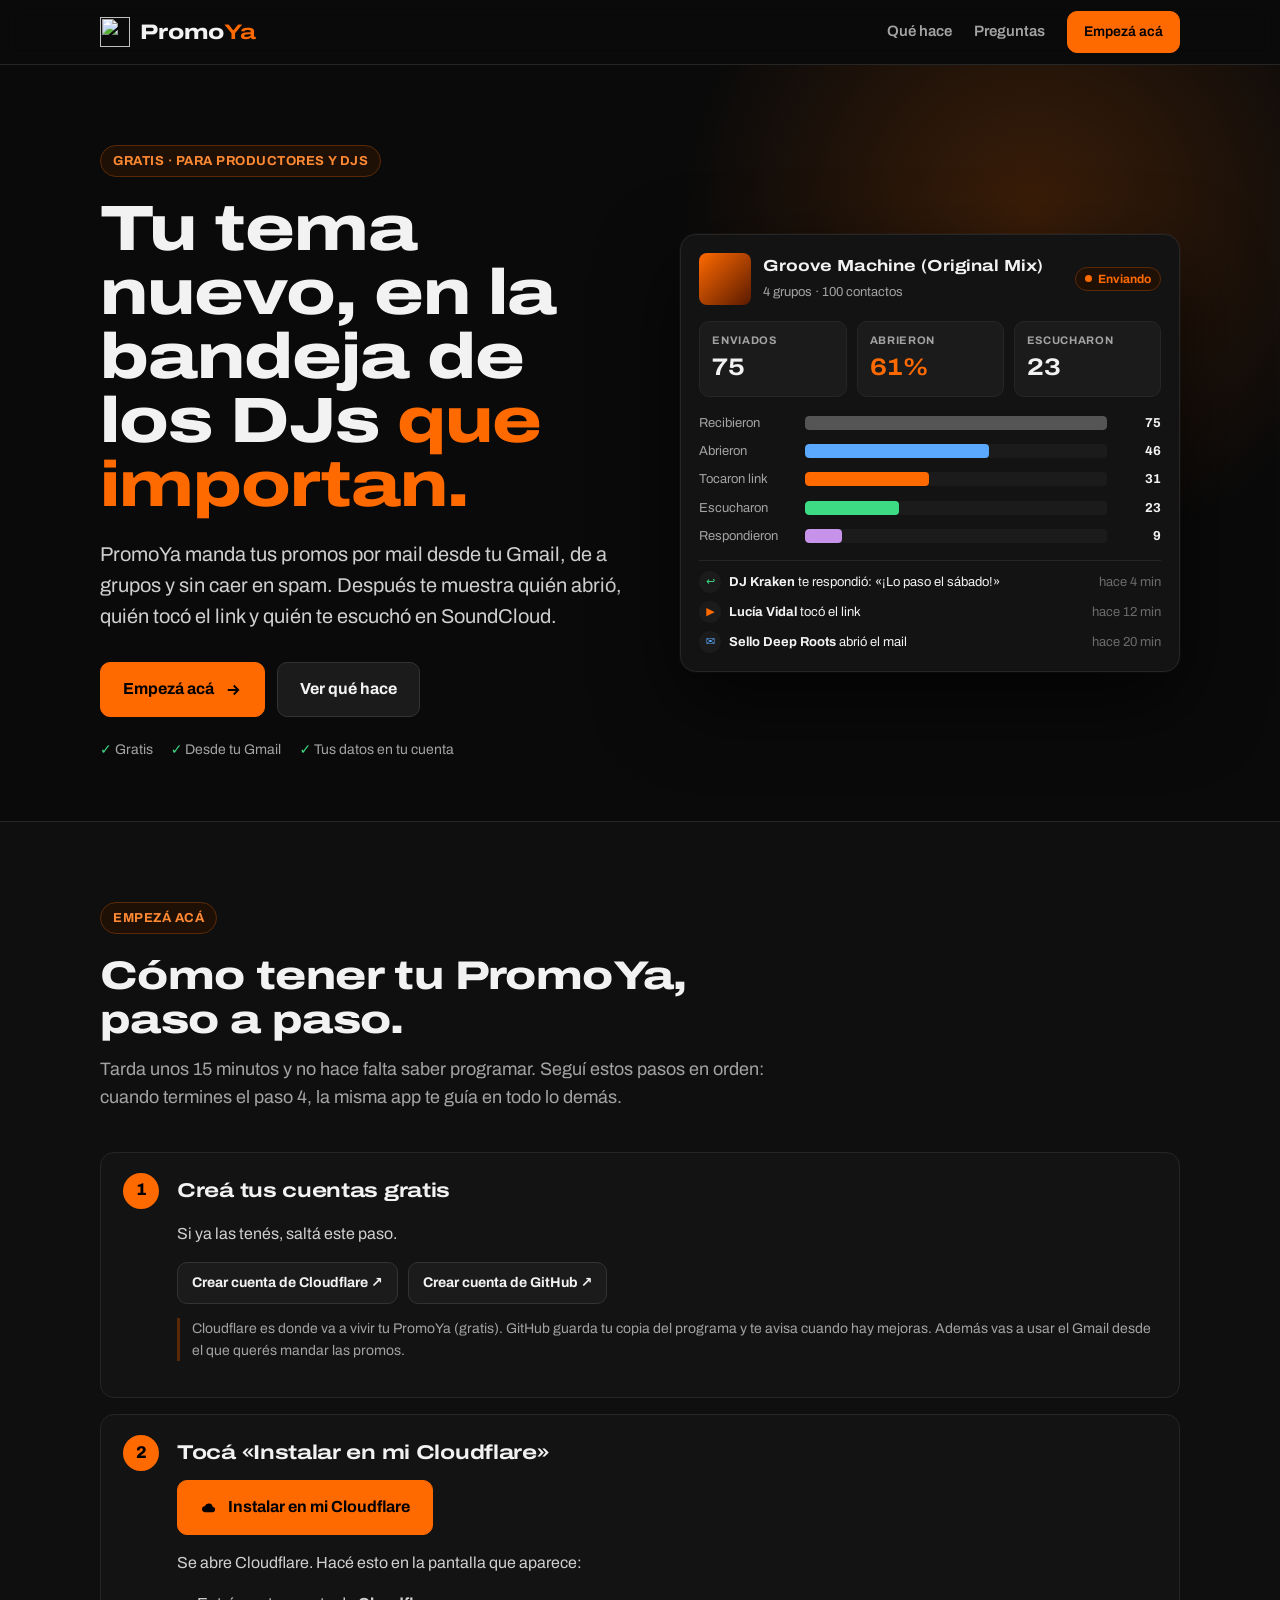
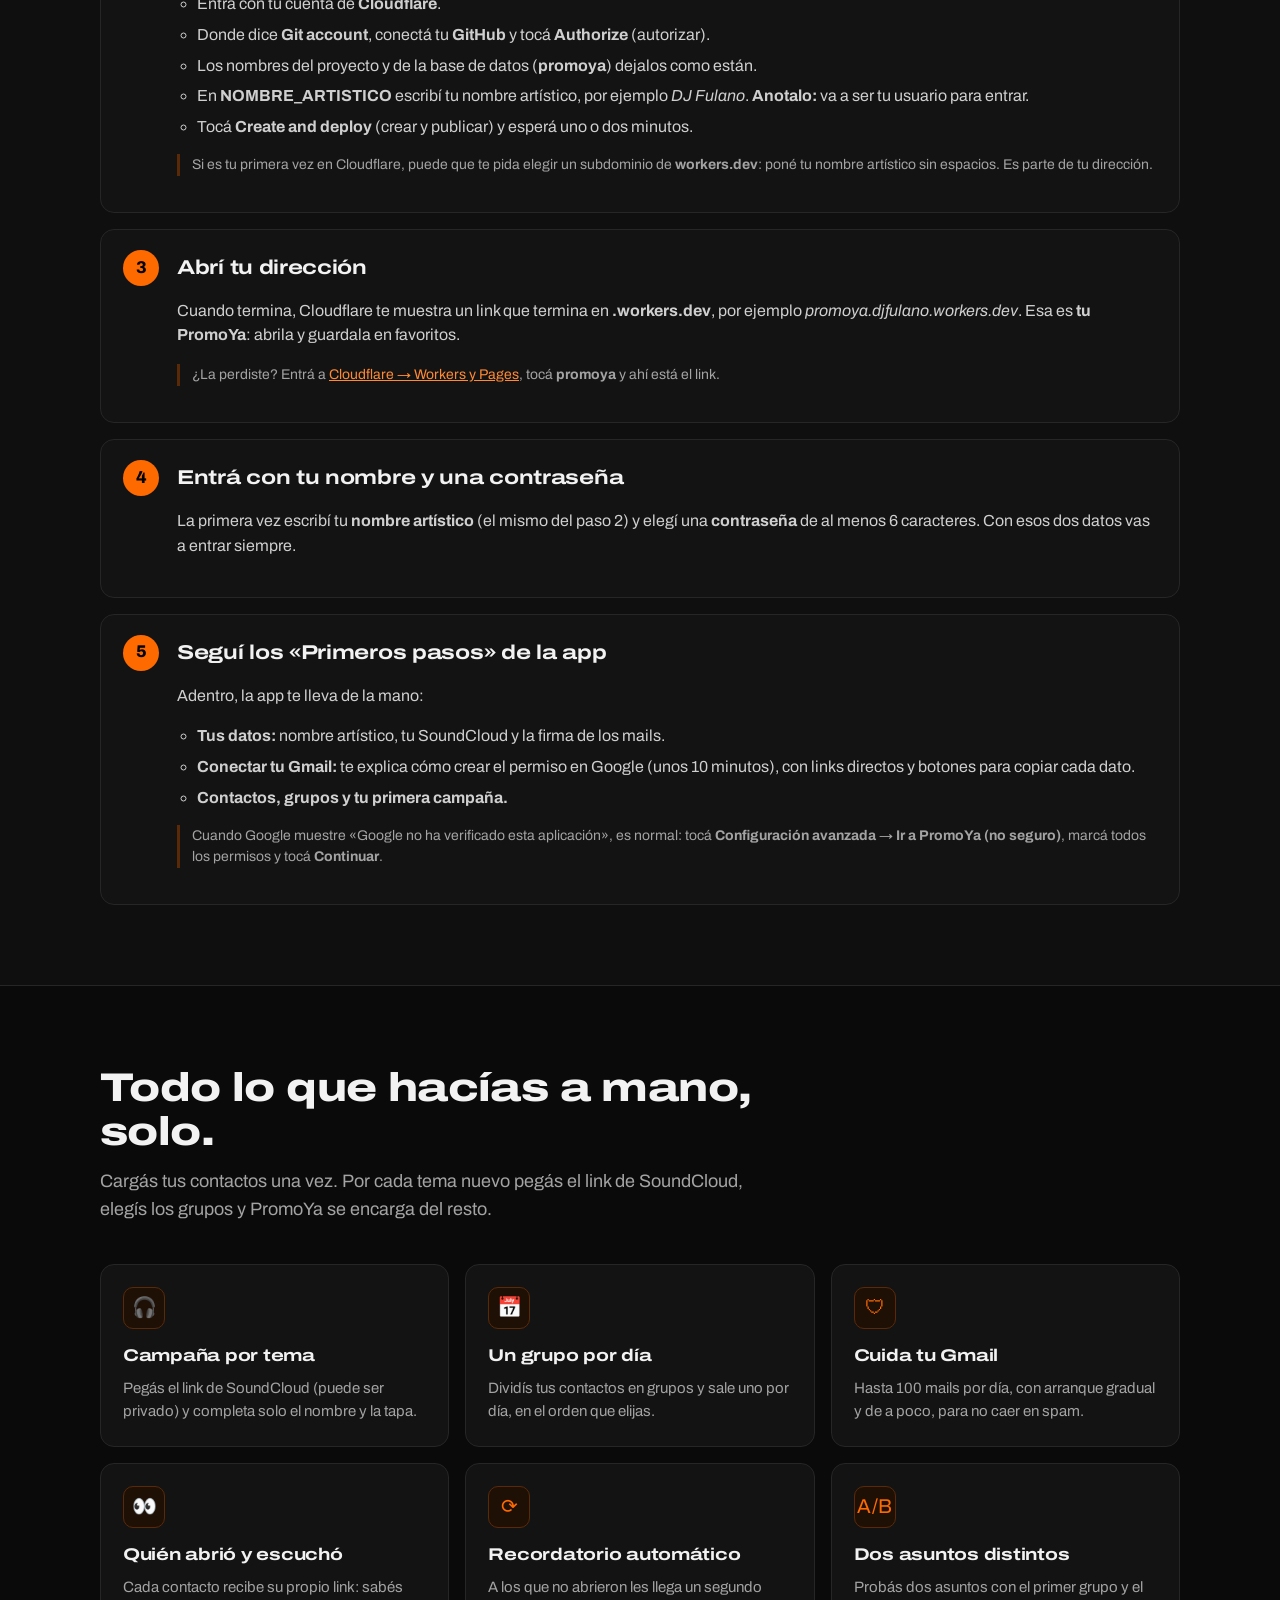
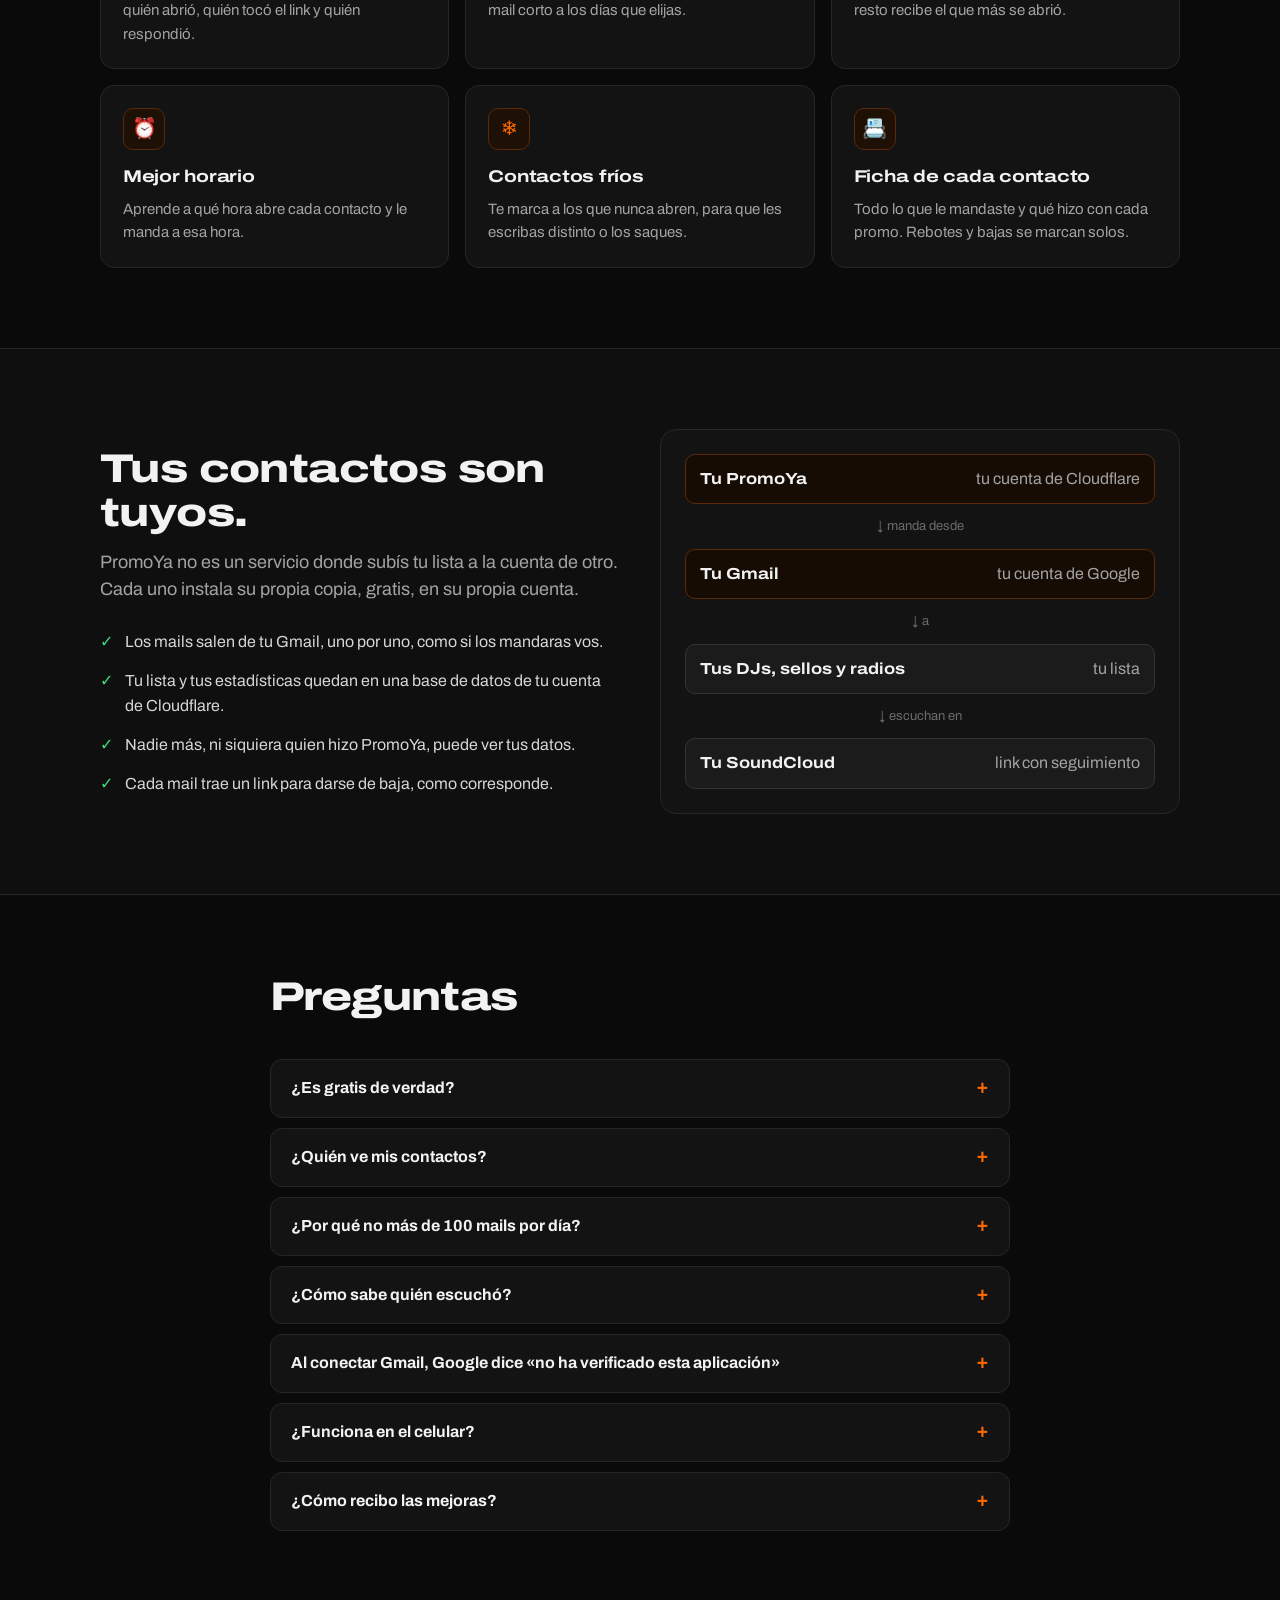
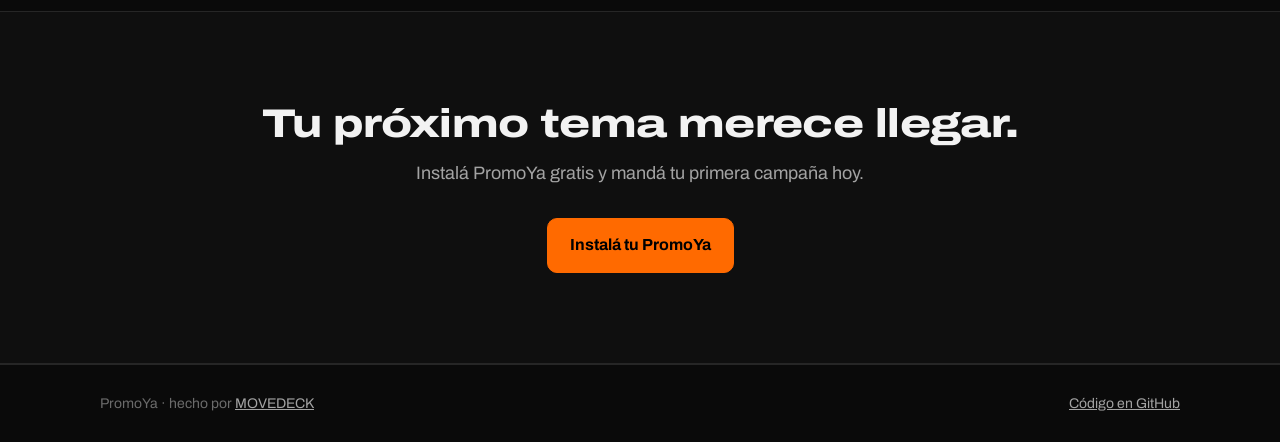
==== sitio/publico/index.html @ d35c3329 "PromoYa Promos por mail de tus temas a DJs, sellos y radios: campañas con link de SoundCloud desde t" ====
<!doctype html>
<html lang="es">
<head>
<meta charset="utf-8">
<meta name="viewport" content="width=device-width, initial-scale=1">
<title>PromoYa — promos por mail para tus temas</title>
<meta name="description" content="Mandá tus temas nuevos por mail a DJs, sellos y radios desde tu Gmail, de a grupos y sin caer en spam. Enterate quién abrió, quién escuchó y quién respondió. Gratis, y tus datos quedan en tu cuenta.">
<meta property="og:title" content="PromoYa — promos por mail para tus temas">
<meta property="og:description" content="Campañas de promo con tu link de SoundCloud, desde tu Gmail, con estadísticas de quién escuchó. Gratis.">
<meta property="og:url" content="https://promosya.pages.dev">
<meta property="og:type" content="website">
<meta name="twitter:card" content="summary">
<meta name="theme-color" content="#0a0a0a">
<link rel="icon" href="/icono.svg" type="image/svg+xml">
<link rel="preconnect" href="https://fonts.googleapis.com">
<link rel="stylesheet" href="https://fonts.googleapis.com/css2?family=Archivo:wdth,wght@100..125,400..800&display=swap">
<style>
:root{--fondo:#0a0a0a;--panel:#131313;--panel2:#1b1b1b;--borde:#262626;--texto:#f2f2f2;--suave:#a3a3a3;--tenue:#6b6b6b;--acento:#ff6a00;--acento2:#ff8a33;--ok:#3ddc84;--azul:#5aa9ff;color-scheme:dark}
*{box-sizing:border-box}
html{scroll-behavior:smooth}
body{margin:0;background:var(--fondo);color:var(--texto);font:16px/1.55 'Archivo',system-ui,sans-serif;-webkit-font-smoothing:antialiased}
a{color:inherit}
.ancho{max-width:1120px;margin:0 auto;padding:0 20px}
h1,h2,h3{font-variation-settings:'wdth' 125;letter-spacing:-.015em;margin:0}
h2{font-size:clamp(28px,4vw,40px);font-weight:800;line-height:1.1}
h3{font-size:17px;font-weight:700}
.sub{color:var(--suave)}
.btn{white-space:nowrap;display:inline-flex;align-items:center;gap:10px;padding:14px 22px;border-radius:10px;font-weight:700;text-decoration:none;border:1px solid #333;background:var(--panel2);transition:transform .15s,background .15s}
.btn:hover{transform:translateY(-1px);background:#232323}
.btn.primario{background:var(--acento);border-color:var(--acento);color:#000}
.btn.primario:hover{background:var(--acento2)}
.btn svg{width:18px;height:18px}

/* barra */
.barra{position:sticky;top:0;z-index:10;background:#0a0a0acc;backdrop-filter:blur(10px);border-bottom:1px solid var(--borde)}
.barra .ancho{display:flex;align-items:center;justify-content:space-between;height:64px;gap:12px}
.logo{display:flex;align-items:center;gap:10px;text-decoration:none;font-variation-settings:'wdth' 125;font-weight:800;font-size:21px}
.logo img{width:30px;height:30px}
.logo b{color:var(--acento)}
.barra nav{display:flex;gap:22px;align-items:center}
.barra nav a{text-decoration:none;color:var(--suave);font-weight:600;font-size:15px}
.barra nav a:hover{color:var(--texto)}
.barra .btn{padding:9px 16px;font-size:14px}

/* portada */
.portada{padding:80px 0 60px;position:relative;overflow:hidden}
.portada::before{content:"";position:absolute;inset:-200px -100px auto auto;width:700px;height:700px;background:radial-gradient(closest-side,#ff6a0033,transparent);pointer-events:none}
.portada .ancho{display:grid;grid-template-columns:1.05fr 1fr;gap:56px;align-items:center;position:relative}
.etiqueta{display:inline-block;padding:5px 12px;border-radius:99px;border:1px solid #5a2a08;background:#1f1006;color:var(--acento2);font-weight:700;font-size:13px;letter-spacing:.04em;margin-bottom:20px}
.portada h1{font-size:clamp(38px,6vw,64px);line-height:1;font-weight:800}
.portada h1 em{font-style:normal;color:var(--acento)}
.portada p.lead{font-size:clamp(17px,2vw,20px);color:#cfcfcf;margin:22px 0 30px;max-width:540px}
.acciones{display:flex;gap:12px;flex-wrap:wrap}
.chicos{display:flex;gap:18px;flex-wrap:wrap;margin-top:22px;color:var(--suave);font-size:14px}
.chicos span::before{content:"✓ ";color:var(--ok);font-weight:800}

/* maqueta del panel */
.maqueta{background:var(--panel);border:1px solid var(--borde);border-radius:16px;padding:18px;box-shadow:0 30px 80px #000a,0 0 0 1px #ffffff08}
.maqueta .cab{display:flex;align-items:center;gap:12px;margin-bottom:16px}
.maqueta .tapa{width:52px;height:52px;border-radius:8px;background:linear-gradient(135deg,#ff6a00,#5a1a00)}
.maqueta .cab b{display:block;font-variation-settings:'wdth' 120}
.chip{display:inline-flex;align-items:center;gap:6px;padding:2px 9px;border-radius:99px;font-size:12px;font-weight:700;color:var(--acento);background:#1f1006;border:1px solid #5a2a08}
.chip i{width:7px;height:7px;border-radius:50%;background:currentColor;animation:latido 1.4s infinite}
@keyframes latido{50%{opacity:.3}}
.kpis{display:grid;grid-template-columns:repeat(3,1fr);gap:10px;margin-bottom:16px}
.kpi{background:var(--panel2);border:1px solid var(--borde);border-radius:10px;padding:10px 12px}
.kpi small{display:block;color:var(--suave);font-size:11px;font-weight:700;text-transform:uppercase;letter-spacing:.06em}
.kpi b{font-size:24px;font-variation-settings:'wdth' 115}
.kpi.a b{color:var(--acento)}
.embudo{display:grid;gap:8px}
.paso{display:grid;grid-template-columns:96px 1fr 44px;gap:10px;align-items:center;font-size:13px}
.paso span{color:var(--suave)}
.pista{height:14px;background:var(--panel2);border-radius:4px;overflow:hidden}
.pista i{display:block;height:100%;border-radius:4px;transform-origin:left;animation:crece 1.2s cubic-bezier(.2,.8,.2,1) both}
@keyframes crece{from{transform:scaleX(0)}}
.paso b{text-align:right;font-variant-numeric:tabular-nums}
.feed{margin-top:14px;border-top:1px solid var(--borde);padding-top:10px;display:grid;gap:8px;font-size:13px}
.feed div{display:flex;gap:8px;align-items:center}
.feed .ico{width:22px;height:22px;border-radius:50%;display:grid;place-items:center;font-size:11px;background:var(--panel2);flex:none}
.feed .t{color:var(--tenue);margin-left:auto;white-space:nowrap}

/* secciones */
section{padding:80px 0}
.titulo{max-width:680px;margin-bottom:40px}
.titulo p{color:var(--suave);font-size:18px;margin:14px 0 0}
.grilla{display:grid;grid-template-columns:repeat(3,1fr);gap:16px}
.tarjeta{background:var(--panel);border:1px solid var(--borde);border-radius:14px;padding:22px}
.tarjeta .ic{width:42px;height:42px;border-radius:10px;display:grid;place-items:center;background:#1f1006;border:1px solid #5a2a08;color:var(--acento);font-size:20px;margin-bottom:14px}
.tarjeta p{color:var(--suave);margin:8px 0 0;font-size:15px}
.guia{list-style:none;counter-reset:g;margin:0;padding:0;display:grid;gap:16px}
.guia>li{counter-increment:g;position:relative;background:var(--panel);border:1px solid var(--borde);border-radius:14px;padding:22px 22px 22px 76px}
.guia>li::before{content:counter(g);position:absolute;left:22px;top:20px;width:36px;height:36px;border-radius:50%;background:var(--acento);color:#000;display:grid;place-items:center;font-weight:800;font-size:17px}
.guia h3{font-size:20px;margin-bottom:6px}
.guia p,.guia li li{color:#cfcfcf}
.guia ul{margin:8px 0;padding-left:20px;display:grid;gap:6px}
.guia .nota{color:var(--suave);font-size:14px;border-left:3px solid #5a2a08;padding-left:12px}
.guia a:not(.btn){color:var(--acento2)}
.enlaces{display:flex;gap:10px;flex-wrap:wrap;margin:12px 0}
.btn.chico{padding:9px 14px;font-size:14px}
.oscuro{background:#0f0f0f;border-top:1px solid var(--borde);border-bottom:1px solid var(--borde)}

/* pasos */
.pasos{display:grid;grid-template-columns:repeat(4,1fr);gap:16px;counter-reset:p}
.pasos .tarjeta{position:relative;padding-top:56px}
.pasos .tarjeta::before{counter-increment:p;content:counter(p);position:absolute;top:18px;left:22px;width:28px;height:28px;border-radius:50%;background:var(--acento);color:#000;display:grid;place-items:center;font-weight:800;font-size:14px}
.necesitas{display:flex;gap:12px;flex-wrap:wrap;margin-top:28px;align-items:center}
.necesitas .chipg{padding:8px 14px;border-radius:99px;border:1px solid #333;background:var(--panel);font-weight:600;font-size:14px}

/* datos */
.datos{display:grid;grid-template-columns:1fr 1fr;gap:40px;align-items:center}
.lista{display:grid;gap:14px;margin:0;padding:0;list-style:none}
.lista li{display:flex;gap:12px;color:#d6d6d6}
.lista li::before{content:"✓";color:var(--ok);font-weight:800}
.diagrama{background:var(--panel);border:1px solid var(--borde);border-radius:16px;padding:24px;display:grid;gap:12px}
.caja{border:1px solid #333;border-radius:10px;padding:12px 14px;background:var(--panel2);display:flex;justify-content:space-between;gap:10px}
.caja b{font-variation-settings:'wdth' 115}
.caja.tuya{border-color:#5a2a08;background:#170c04}
.flecha{text-align:center;color:var(--tenue);font-size:13px}

/* preguntas */
details{background:var(--panel);border:1px solid var(--borde);border-radius:12px;padding:16px 20px}
details+details{margin-top:10px}
summary{cursor:pointer;font-weight:700;list-style:none;display:flex;justify-content:space-between;gap:12px}
summary::after{content:"+";color:var(--acento);font-size:20px;line-height:1}
details[open] summary::after{content:"–"}
details p,details ol{color:var(--suave);margin:12px 0 0}
details li{margin:4px 0}

.final{text-align:center;padding:90px 0}
.final p{color:var(--suave);font-size:18px;max-width:560px;margin:14px auto 30px}
footer{border-top:1px solid var(--borde);padding:28px 0;color:var(--tenue);font-size:14px}
footer .ancho{display:flex;justify-content:space-between;gap:12px;flex-wrap:wrap}
footer a{color:var(--suave)}

@media (max-width:900px){
  .portada{padding:48px 0 40px}
  .portada .ancho,.datos{grid-template-columns:minmax(0,1fr);gap:36px}
  .grilla{grid-template-columns:minmax(0,1fr)}
  .pasos{grid-template-columns:minmax(0,1fr) minmax(0,1fr)}
  .barra nav a.ocultable{display:none}
  section{padding:60px 0}
}
@media (max-width:560px){
  .maqueta{display:none}
  .guia>li{padding:64px 18px 20px}
  .guia>li::before{top:18px;left:18px}
  .ancho{padding:0 16px}
  .pasos{grid-template-columns:minmax(0,1fr)}
  .kpis{grid-template-columns:repeat(3,minmax(0,1fr))}
  .kpi b{font-size:19px}
  .paso{grid-template-columns:80px 1fr 38px}
  .acciones .btn{flex:1;justify-content:center}
}
@media (prefers-reduced-motion:reduce){*{animation:none!important;transition:none!important}}
</style>
</head>
<body>

<header class="barra">
  <div class="ancho">
    <a class="logo" href="#"><img src="/icono.svg" alt=""><span>Promo<b>Ya</b></span></a>
    <nav>
      <a class="ocultable" href="#que-hace">Qué hace</a>
            <a class="ocultable" href="#preguntas">Preguntas</a>
      <a class="btn primario" href="#empezar">Empezá acá</a>
    </nav>
  </div>
</header>

<main>
<div class="portada">
  <div class="ancho">
    <div>
      <span class="etiqueta">GRATIS · PARA PRODUCTORES Y DJS</span>
      <h1>Tu tema nuevo, en la bandeja de los DJs <em>que importan.</em></h1>
      <p class="lead">PromoYa manda tus promos por mail desde tu Gmail, de a grupos y sin caer en spam. Después te muestra quién abrió, quién tocó el link y quién te escuchó en SoundCloud.</p>
      <div class="acciones">
        <a class="btn primario" href="#empezar">Empezá acá
          <svg viewBox="0 0 24 24" fill="none" stroke="currentColor" stroke-width="2.4"><path d="M5 12h14M13 6l6 6-6 6"/></svg></a>
        <a class="btn" href="#que-hace">Ver qué hace</a>
      </div>
      <div class="chicos"><span>Gratis</span><span>Desde tu Gmail</span><span>Tus datos en tu cuenta</span></div>
    </div>

    <div class="maqueta" aria-label="Ejemplo de una campaña en PromoYa">
      <div class="cab">
        <span class="tapa"></span>
        <div style="flex:1;min-width:0"><b>Groove Machine (Original Mix)</b><span class="sub" style="font-size:13px">4 grupos · 100 contactos</span></div>
        <span class="chip"><i></i>Enviando</span>
      </div>
      <div class="kpis">
        <div class="kpi"><small>Enviados</small><b>75</b></div>
        <div class="kpi a"><small>Abrieron</small><b>61%</b></div>
        <div class="kpi"><small>Escucharon</small><b>23</b></div>
      </div>
      <div class="embudo">
        <div class="paso"><span>Recibieron</span><div class="pista"><i style="width:100%;background:#555"></i></div><b>75</b></div>
        <div class="paso"><span>Abrieron</span><div class="pista"><i style="width:61%;background:var(--azul);animation-delay:.15s"></i></div><b>46</b></div>
        <div class="paso"><span>Tocaron link</span><div class="pista"><i style="width:41%;background:var(--acento);animation-delay:.3s"></i></div><b>31</b></div>
        <div class="paso"><span>Escucharon</span><div class="pista"><i style="width:31%;background:var(--ok);animation-delay:.45s"></i></div><b>23</b></div>
        <div class="paso"><span>Respondieron</span><div class="pista"><i style="width:12%;background:#c792ea;animation-delay:.6s"></i></div><b>9</b></div>
      </div>
      <div class="feed">
        <div><span class="ico" style="color:var(--ok)">↩</span><span><b>DJ Kraken</b> te respondió: «¡Lo paso el sábado!»</span><span class="t">hace 4 min</span></div>
        <div><span class="ico" style="color:var(--acento)">▶</span><span><b>Lucía Vidal</b> tocó el link</span><span class="t">hace 12 min</span></div>
        <div><span class="ico" style="color:var(--azul)">✉</span><span><b>Sello Deep Roots</b> abrió el mail</span><span class="t">hace 20 min</span></div>
      </div>
    </div>
  </div>
</div>

<section id="empezar" class="oscuro">
  <div class="ancho">
    <div class="titulo">
      <span class="etiqueta">EMPEZÁ ACÁ</span>
      <h2>Cómo tener tu PromoYa, paso a paso.</h2>
      <p>Tarda unos 15 minutos y no hace falta saber programar. Seguí estos pasos en orden: cuando termines el paso 4, la misma app te guía en todo lo demás.</p>
    </div>

    <ol class="guia">
      <li>
        <h3>Creá tus cuentas gratis</h3>
        <p>Si ya las tenés, saltá este paso.</p>
        <div class="enlaces">
          <a class="btn chico" href="https://dash.cloudflare.com/sign-up" target="_blank" rel="noopener">Crear cuenta de Cloudflare ↗</a>
          <a class="btn chico" href="https://github.com/signup" target="_blank" rel="noopener">Crear cuenta de GitHub ↗</a>
        </div>
        <p class="nota">Cloudflare es donde va a vivir tu PromoYa (gratis). GitHub guarda tu copia del programa y te avisa cuando hay mejoras. Además vas a usar el Gmail desde el que querés mandar las promos.</p>
      </li>
      <li>
        <h3>Tocá «Instalar en mi Cloudflare»</h3>
        <div class="enlaces"><a class="btn primario" href="https://deploy.workers.cloudflare.com/?url=https://github.com/promosya/promoya" target="_blank" rel="noopener">
          <svg viewBox="0 0 24 24" fill="currentColor"><path d="M16.5 17.5H7a4 4 0 01-.6-8 5.5 5.5 0 0110.6 1.2A3.4 3.4 0 0116.5 17.5z"/></svg>
          Instalar en mi Cloudflare</a></div>
        <p>Se abre Cloudflare. Hacé esto en la pantalla que aparece:</p>
        <ul>
          <li>Entrá con tu cuenta de <b>Cloudflare</b>.</li>
          <li>Donde dice <b>Git account</b>, conectá tu <b>GitHub</b> y tocá <b>Authorize</b> (autorizar).</li>
          <li>Los nombres del proyecto y de la base de datos (<b>promoya</b>) dejalos como están.</li>
          <li>En <b>NOMBRE_ARTISTICO</b> escribí tu nombre artístico, por ejemplo <i>DJ Fulano</i>. <b>Anotalo:</b> va a ser tu usuario para entrar.</li>
          <li>Tocá <b>Create and deploy</b> (crear y publicar) y esperá uno o dos minutos.</li>
        </ul>
        <p class="nota">Si es tu primera vez en Cloudflare, puede que te pida elegir un subdominio de <b>workers.dev</b>: poné tu nombre artístico sin espacios. Es parte de tu dirección.</p>
      </li>
      <li>
        <h3>Abrí tu dirección</h3>
        <p>Cuando termina, Cloudflare te muestra un link que termina en <b>.workers.dev</b>, por ejemplo <i>promoya.djfulano.workers.dev</i>. Esa es <b>tu PromoYa</b>: abrila y guardala en favoritos.</p>
        <p class="nota">¿La perdiste? Entrá a <a href="https://dash.cloudflare.com/?to=/:account/workers-and-pages" target="_blank" rel="noopener">Cloudflare → Workers y Pages</a>, tocá <b>promoya</b> y ahí está el link.</p>
      </li>
      <li>
        <h3>Entrá con tu nombre y una contraseña</h3>
        <p>La primera vez escribí tu <b>nombre artístico</b> (el mismo del paso 2) y elegí una <b>contraseña</b> de al menos 6 caracteres. Con esos dos datos vas a entrar siempre.</p>
      </li>
      <li>
        <h3>Seguí los «Primeros pasos» de la app</h3>
        <p>Adentro, la app te lleva de la mano:</p>
        <ul>
          <li><b>Tus datos:</b> nombre artístico, tu SoundCloud y la firma de los mails.</li>
          <li><b>Conectar tu Gmail:</b> te explica cómo crear el permiso en Google (unos 10 minutos), con links directos y botones para copiar cada dato.</li>
          <li><b>Contactos, grupos y tu primera campaña.</b></li>
        </ul>
        <p class="nota">Cuando Google muestre «Google no ha verificado esta aplicación», es normal: tocá <b>Configuración avanzada</b> → <b>Ir a PromoYa (no seguro)</b>, marcá todos los permisos y tocá <b>Continuar</b>.</p>
      </li>
    </ol>
  </div>
</section>

<section id="que-hace">
  <div class="ancho">
    <div class="titulo">
      <h2>Todo lo que hacías a mano, solo.</h2>
      <p>Cargás tus contactos una vez. Por cada tema nuevo pegás el link de SoundCloud, elegís los grupos y PromoYa se encarga del resto.</p>
    </div>
    <div class="grilla">
      <div class="tarjeta"><div class="ic">🎧</div><h3>Campaña por tema</h3><p>Pegás el link de SoundCloud (puede ser privado) y completa solo el nombre y la tapa.</p></div>
      <div class="tarjeta"><div class="ic">📅</div><h3>Un grupo por día</h3><p>Dividís tus contactos en grupos y sale uno por día, en el orden que elijas.</p></div>
      <div class="tarjeta"><div class="ic">🛡</div><h3>Cuida tu Gmail</h3><p>Hasta 100 mails por día, con arranque gradual y de a poco, para no caer en spam.</p></div>
      <div class="tarjeta"><div class="ic">👀</div><h3>Quién abrió y escuchó</h3><p>Cada contacto recibe su propio link: sabés quién abrió, quién tocó el link y quién respondió.</p></div>
      <div class="tarjeta"><div class="ic">⟳</div><h3>Recordatorio automático</h3><p>A los que no abrieron les llega un segundo mail corto a los días que elijas.</p></div>
      <div class="tarjeta"><div class="ic">A/B</div><h3>Dos asuntos distintos</h3><p>Probás dos asuntos con el primer grupo y el resto recibe el que más se abrió.</p></div>
      <div class="tarjeta"><div class="ic">⏰</div><h3>Mejor horario</h3><p>Aprende a qué hora abre cada contacto y le manda a esa hora.</p></div>
      <div class="tarjeta"><div class="ic">❄</div><h3>Contactos fríos</h3><p>Te marca a los que nunca abren, para que les escribas distinto o los saques.</p></div>
      <div class="tarjeta"><div class="ic">📇</div><h3>Ficha de cada contacto</h3><p>Todo lo que le mandaste y qué hizo con cada promo. Rebotes y bajas se marcan solos.</p></div>
    </div>
  </div>
</section>

<section class="oscuro">
  <div class="ancho datos">
    <div>
      <h2>Tus contactos son tuyos.</h2>
      <p class="sub" style="font-size:18px;margin:14px 0 26px">PromoYa no es un servicio donde subís tu lista a la cuenta de otro. Cada uno instala su propia copia, gratis, en su propia cuenta.</p>
      <ul class="lista">
        <li>Los mails salen de tu Gmail, uno por uno, como si los mandaras vos.</li>
        <li>Tu lista y tus estadísticas quedan en una base de datos de tu cuenta de Cloudflare.</li>
        <li>Nadie más, ni siquiera quien hizo PromoYa, puede ver tus datos.</li>
        <li>Cada mail trae un link para darse de baja, como corresponde.</li>
      </ul>
    </div>
    <div class="diagrama" aria-label="Cómo se conectan las partes">
      <div class="caja tuya"><b>Tu PromoYa</b><span class="sub">tu cuenta de Cloudflare</span></div>
      <div class="flecha">↓ manda desde</div>
      <div class="caja tuya"><b>Tu Gmail</b><span class="sub">tu cuenta de Google</span></div>
      <div class="flecha">↓ a</div>
      <div class="caja"><b>Tus DJs, sellos y radios</b><span class="sub">tu lista</span></div>
      <div class="flecha">↓ escuchan en</div>
      <div class="caja"><b>Tu SoundCloud</b><span class="sub">link con seguimiento</span></div>
    </div>
  </div>
</section>



<section id="preguntas">
  <div class="ancho" style="max-width:780px">
    <div class="titulo"><h2>Preguntas</h2></div>
    <details><summary>¿Es gratis de verdad?</summary><p>Sí. PromoYa es gratis y se instala en el plan gratis de Cloudflare, que alcanza de sobra para mandar 100 mails por día. Google y GitHub también son gratis.</p></details>
    <details><summary>¿Quién ve mis contactos?</summary><p>Solo vos. Tu copia de PromoYa y tu base de datos viven en tu cuenta de Cloudflare. No se comparten con nadie.</p></details>
    <details><summary>¿Por qué no más de 100 mails por día?</summary><p>Gmail deja mandar unos 500 por día, pero si mandás muchos de golpe tus mails terminan en spam. PromoYa arranca con 30 por día y sube de a poco hasta 100. El tope se puede cambiar.</p></details>
    <details><summary>¿Cómo sabe quién escuchó?</summary><p>Cada contacto recibe un link propio que pasa por tu PromoYa y lo lleva a SoundCloud: así sabés quién lo tocó. Además, si cargás el usuario de SoundCloud de cada contacto, podés cruzarlo con lo que ves en tus estadísticas y marcarlo como escuchado.</p></details>
    <details><summary>Al conectar Gmail, Google dice «no ha verificado esta aplicación»</summary><p>Es normal: la app es tuya y no pasó por la revisión de Google. Hacé esto:</p><ol><li>Tocá <b>Configuración avanzada</b> (abajo a la izquierda).</li><li>Tocá <b>Ir a PromoYa (no seguro)</b>.</li><li>Marcá todos los permisos y tocá <b>Continuar</b>.</li></ol></details>
    <details><summary>¿Funciona en el celular?</summary><p>Sí. Abrí tu PromoYa en el celular y elegí «Agregar a la pantalla de inicio» para tenerla como una app.</p></details>
    <details><summary>¿Cómo recibo las mejoras?</summary><p>Cuando haya una versión nueva, entrá a tu copia en GitHub y tocá <b>Sync fork</b>. Cloudflare la publica sola y tus datos no se tocan.</p></details>
  </div>
</section>

<div class="final oscuro">
  <div class="ancho">
    <h2>Tu próximo tema merece llegar.</h2>
    <p>Instalá PromoYa gratis y mandá tu primera campaña hoy.</p>
    <a class="btn primario" href="#empezar">Instalá tu PromoYa</a>
  </div>
</div>
</main>

<footer>
  <div class="ancho">
    <span>PromoYa · hecho por <a href="https://movedeck-web.web.app" target="_blank" rel="noopener">MOVEDECK</a></span>
    <a href="https://github.com/promosya/promoya" target="_blank" rel="noopener">Código en GitHub</a>
  </div>
</footer>
</body>
</html>
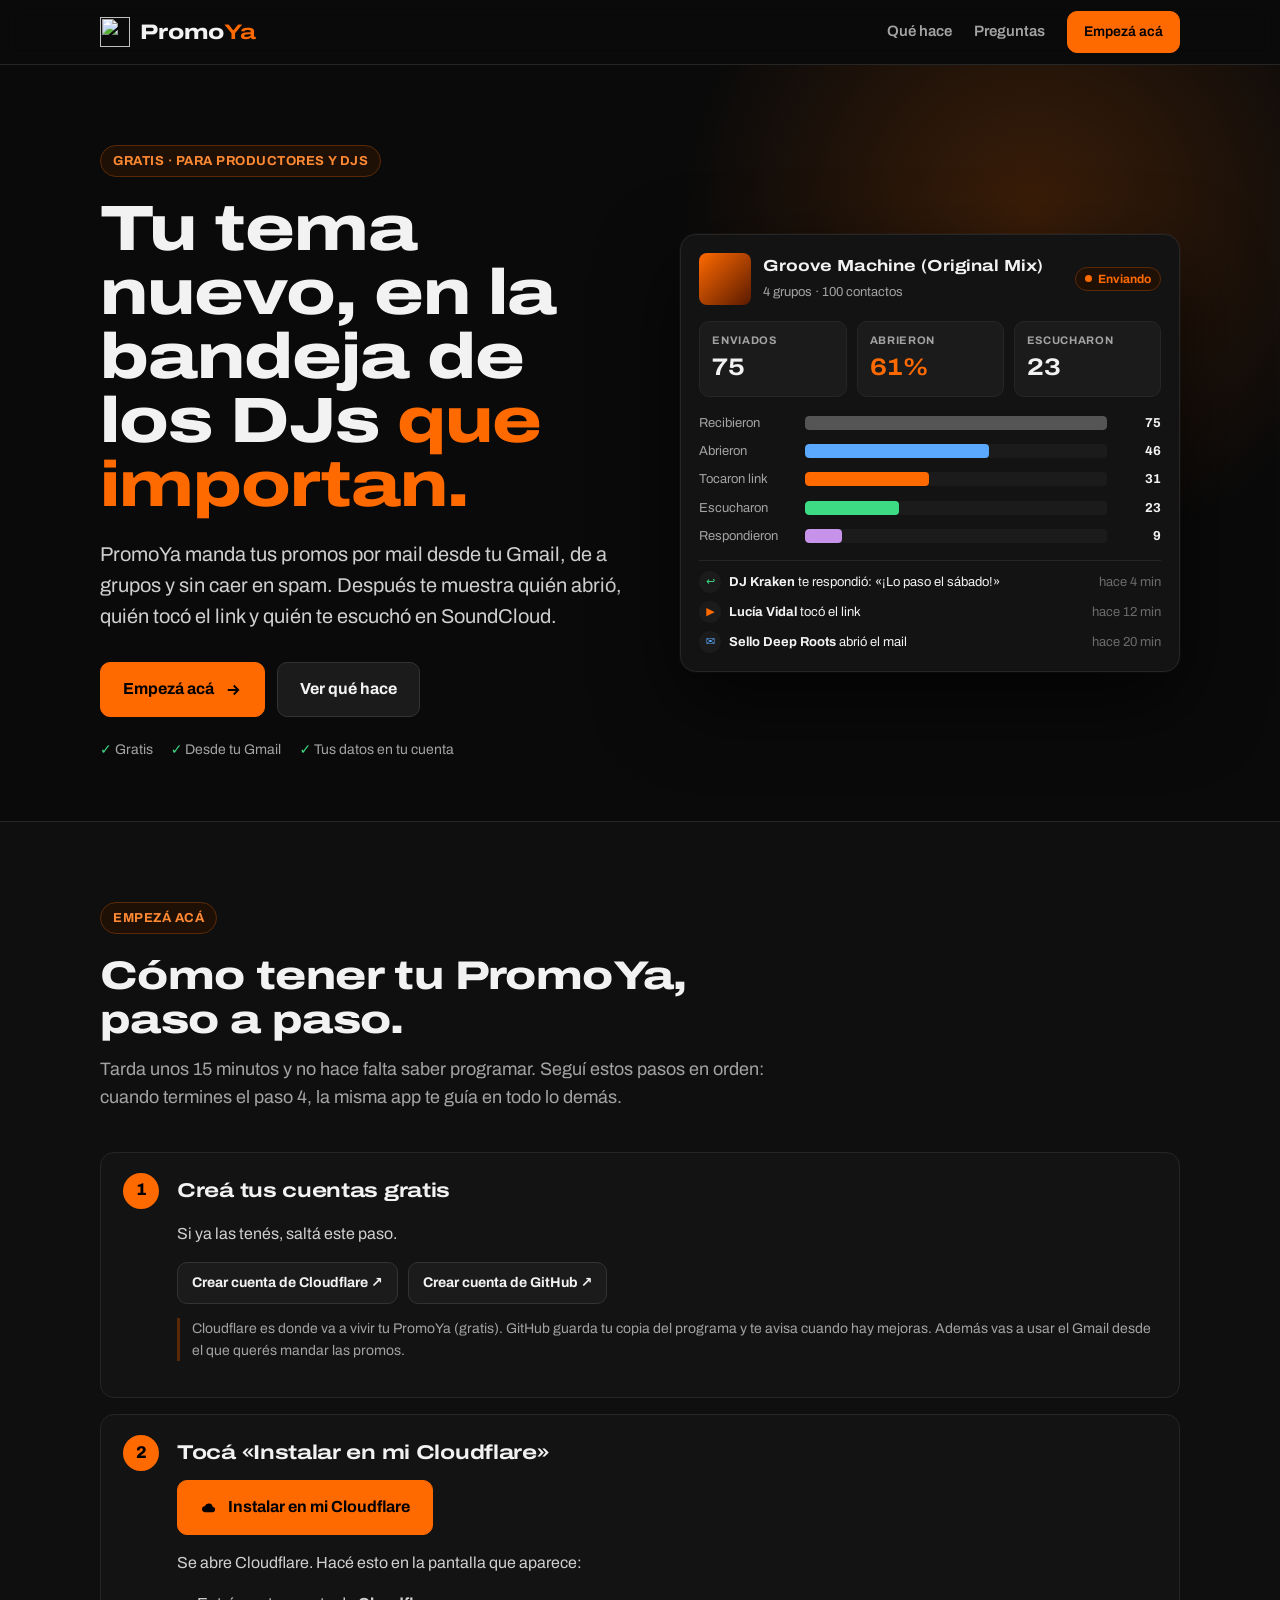
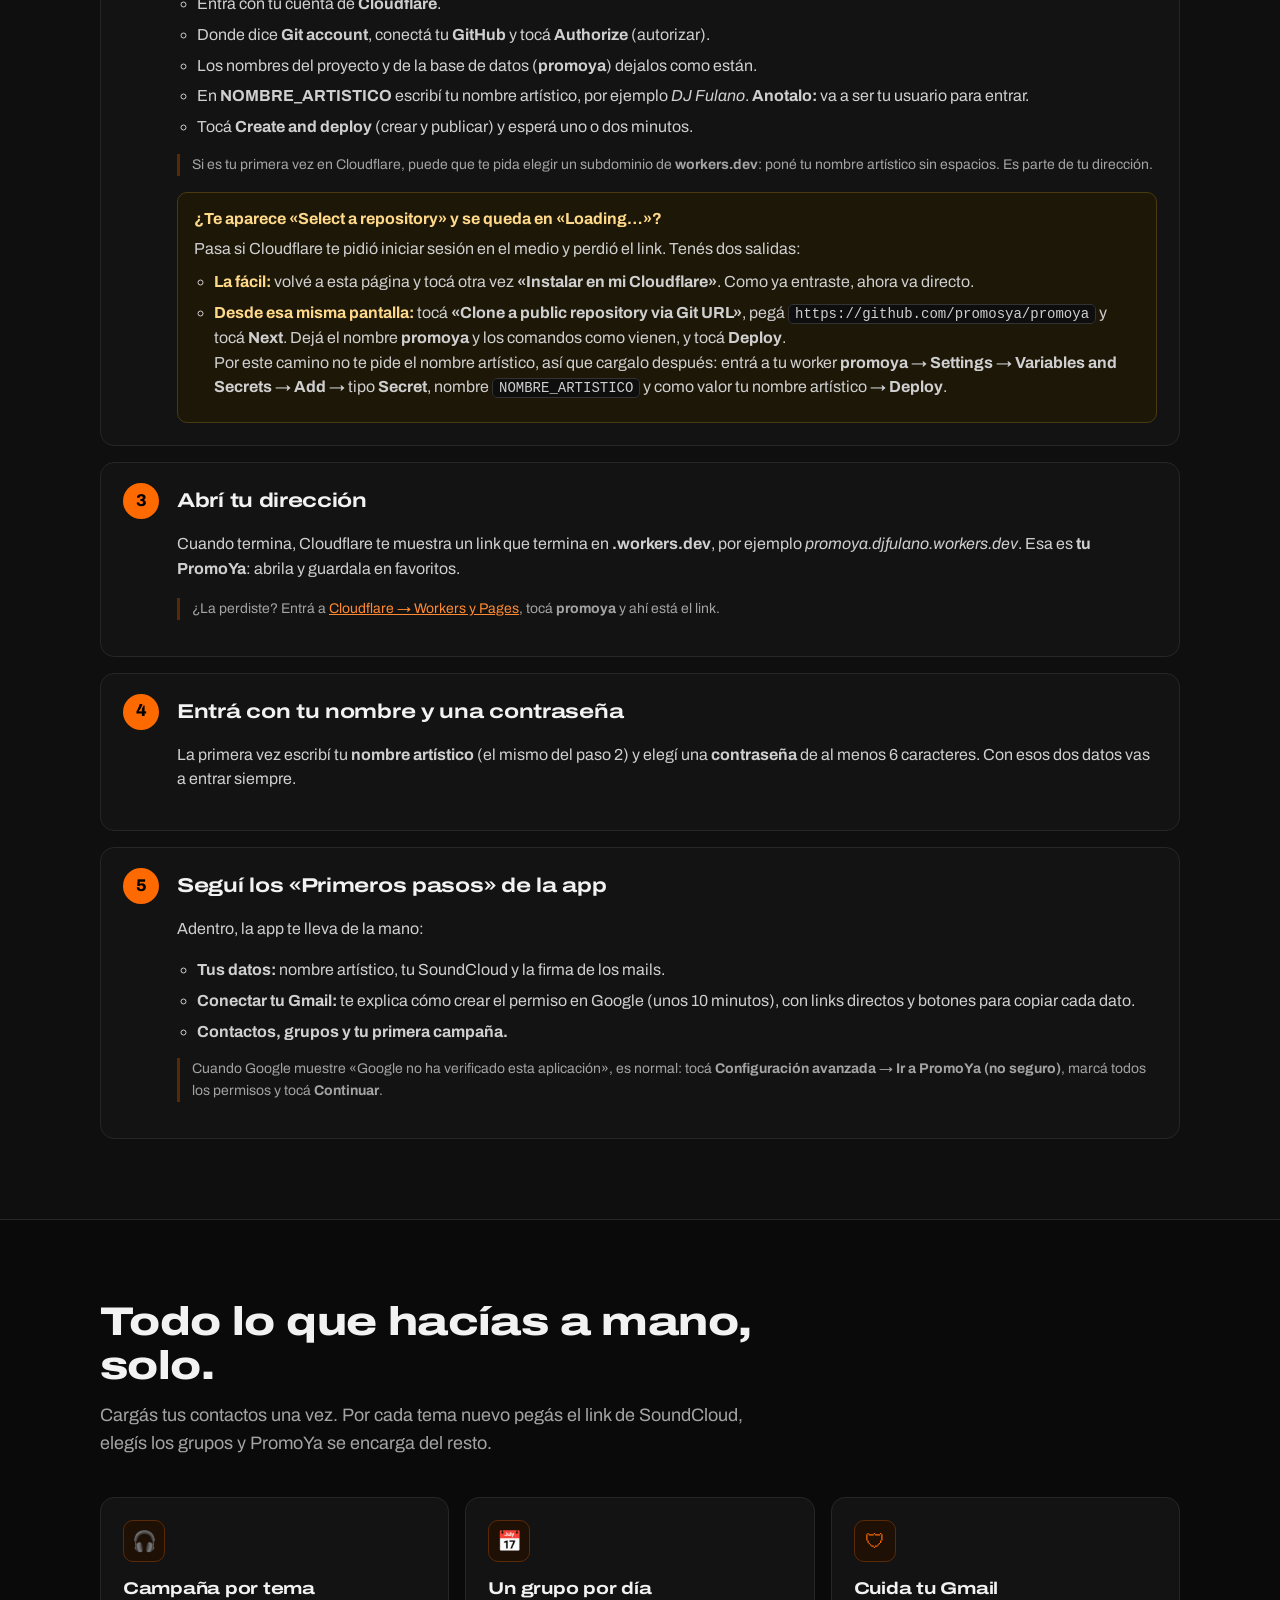
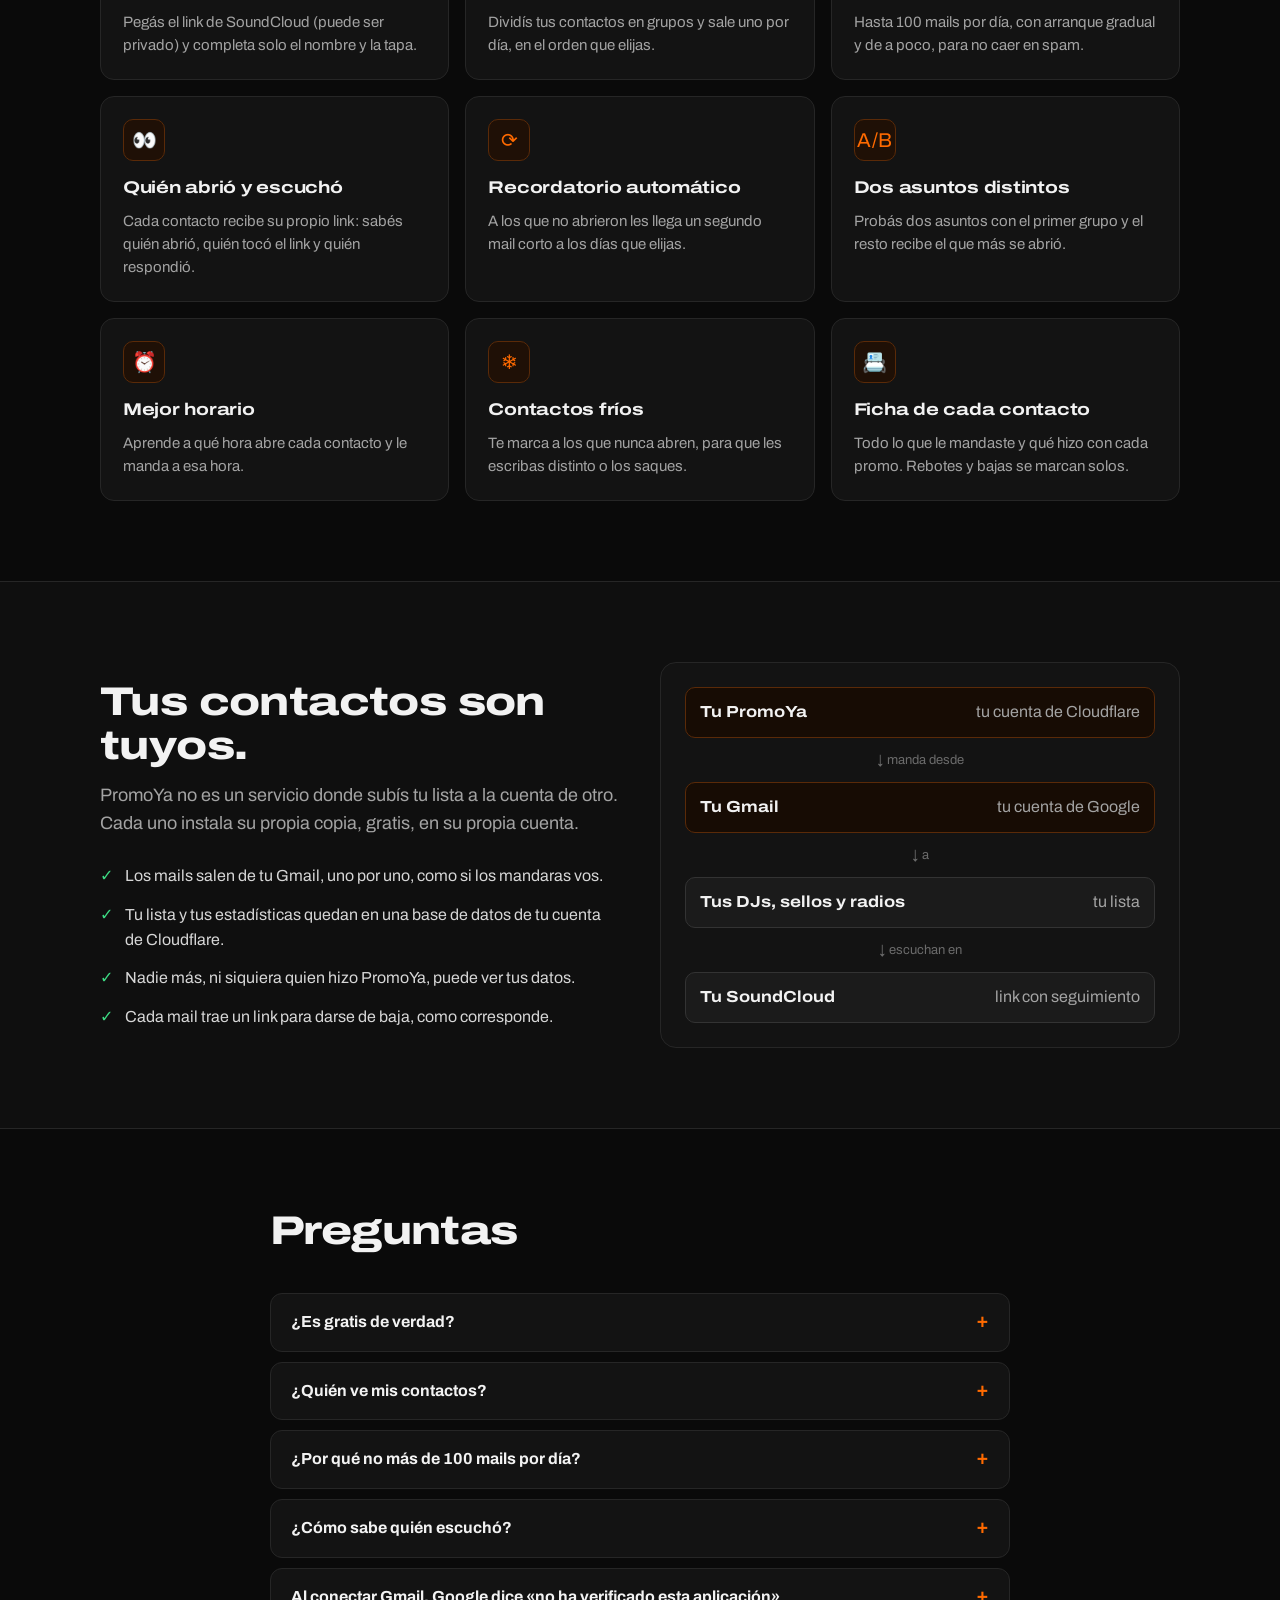
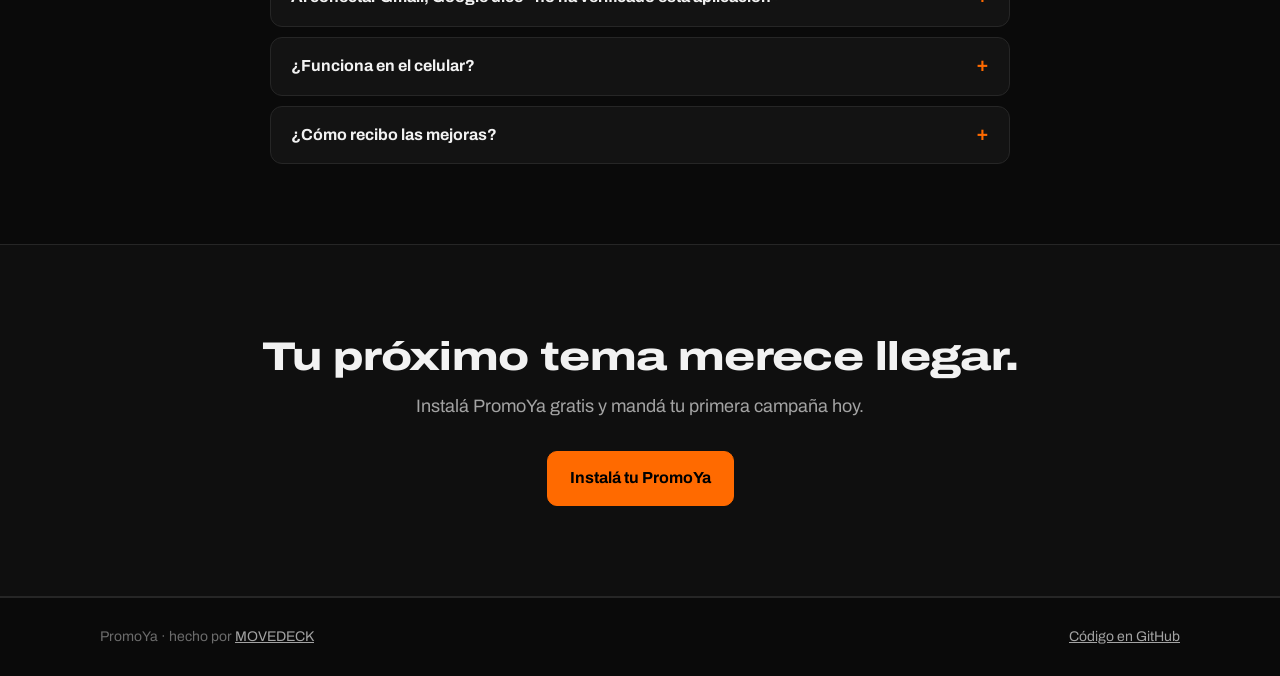
==== commit de58b7d3: "Armar el panel solo al publicar y ayuda si Cloudflare pierde el link wrangler.jsonc corre «npm run b" ====
--- a/sitio/publico/index.html
+++ b/sitio/publico/index.html
@@ -97,6 +97,10 @@
 .guia a:not(.btn){color:var(--acento2)}
 .enlaces{display:flex;gap:10px;flex-wrap:wrap;margin:12px 0}
 .btn.chico{padding:9px 14px;font-size:14px}
+.atasco{margin-top:16px;border:1px solid #4a3a12;background:#1d1708;border-radius:10px;padding:14px 16px}
+.atasco b:first-child{color:#ffd98a}
+.atasco p{margin:6px 0}
+.guia code,.atasco code{background:#0e0e0e;border:1px solid #333;border-radius:5px;padding:1px 6px;font-size:14px;overflow-wrap:anywhere}
 .oscuro{background:#0f0f0f;border-top:1px solid var(--borde);border-bottom:1px solid var(--borde)}
 
 /* pasos */
@@ -241,6 +245,15 @@
           <li>Tocá <b>Create and deploy</b> (crear y publicar) y esperá uno o dos minutos.</li>
         </ul>
         <p class="nota">Si es tu primera vez en Cloudflare, puede que te pida elegir un subdominio de <b>workers.dev</b>: poné tu nombre artístico sin espacios. Es parte de tu dirección.</p>
+        <div class="atasco">
+          <b>¿Te aparece «Select a repository» y se queda en «Loading…»?</b>
+          <p>Pasa si Cloudflare te pidió iniciar sesión en el medio y perdió el link. Tenés dos salidas:</p>
+          <ul>
+            <li><b>La fácil:</b> volvé a esta página y tocá otra vez <b>«Instalar en mi Cloudflare»</b>. Como ya entraste, ahora va directo.</li>
+            <li><b>Desde esa misma pantalla:</b> tocá <b>«Clone a public repository via Git URL»</b>, pegá <code>https://github.com/promosya/promoya</code> y tocá <b>Next</b>. Dejá el nombre <b>promoya</b> y los comandos como vienen, y tocá <b>Deploy</b>.<br>
+            Por este camino no te pide el nombre artístico, así que cargalo después: entrá a tu worker <b>promoya</b> → <b>Settings</b> → <b>Variables and Secrets</b> → <b>Add</b> → tipo <b>Secret</b>, nombre <code>NOMBRE_ARTISTICO</code> y como valor tu nombre artístico → <b>Deploy</b>.</li>
+          </ul>
+        </div>
       </li>
       <li>
         <h3>Abrí tu dirección</h3>
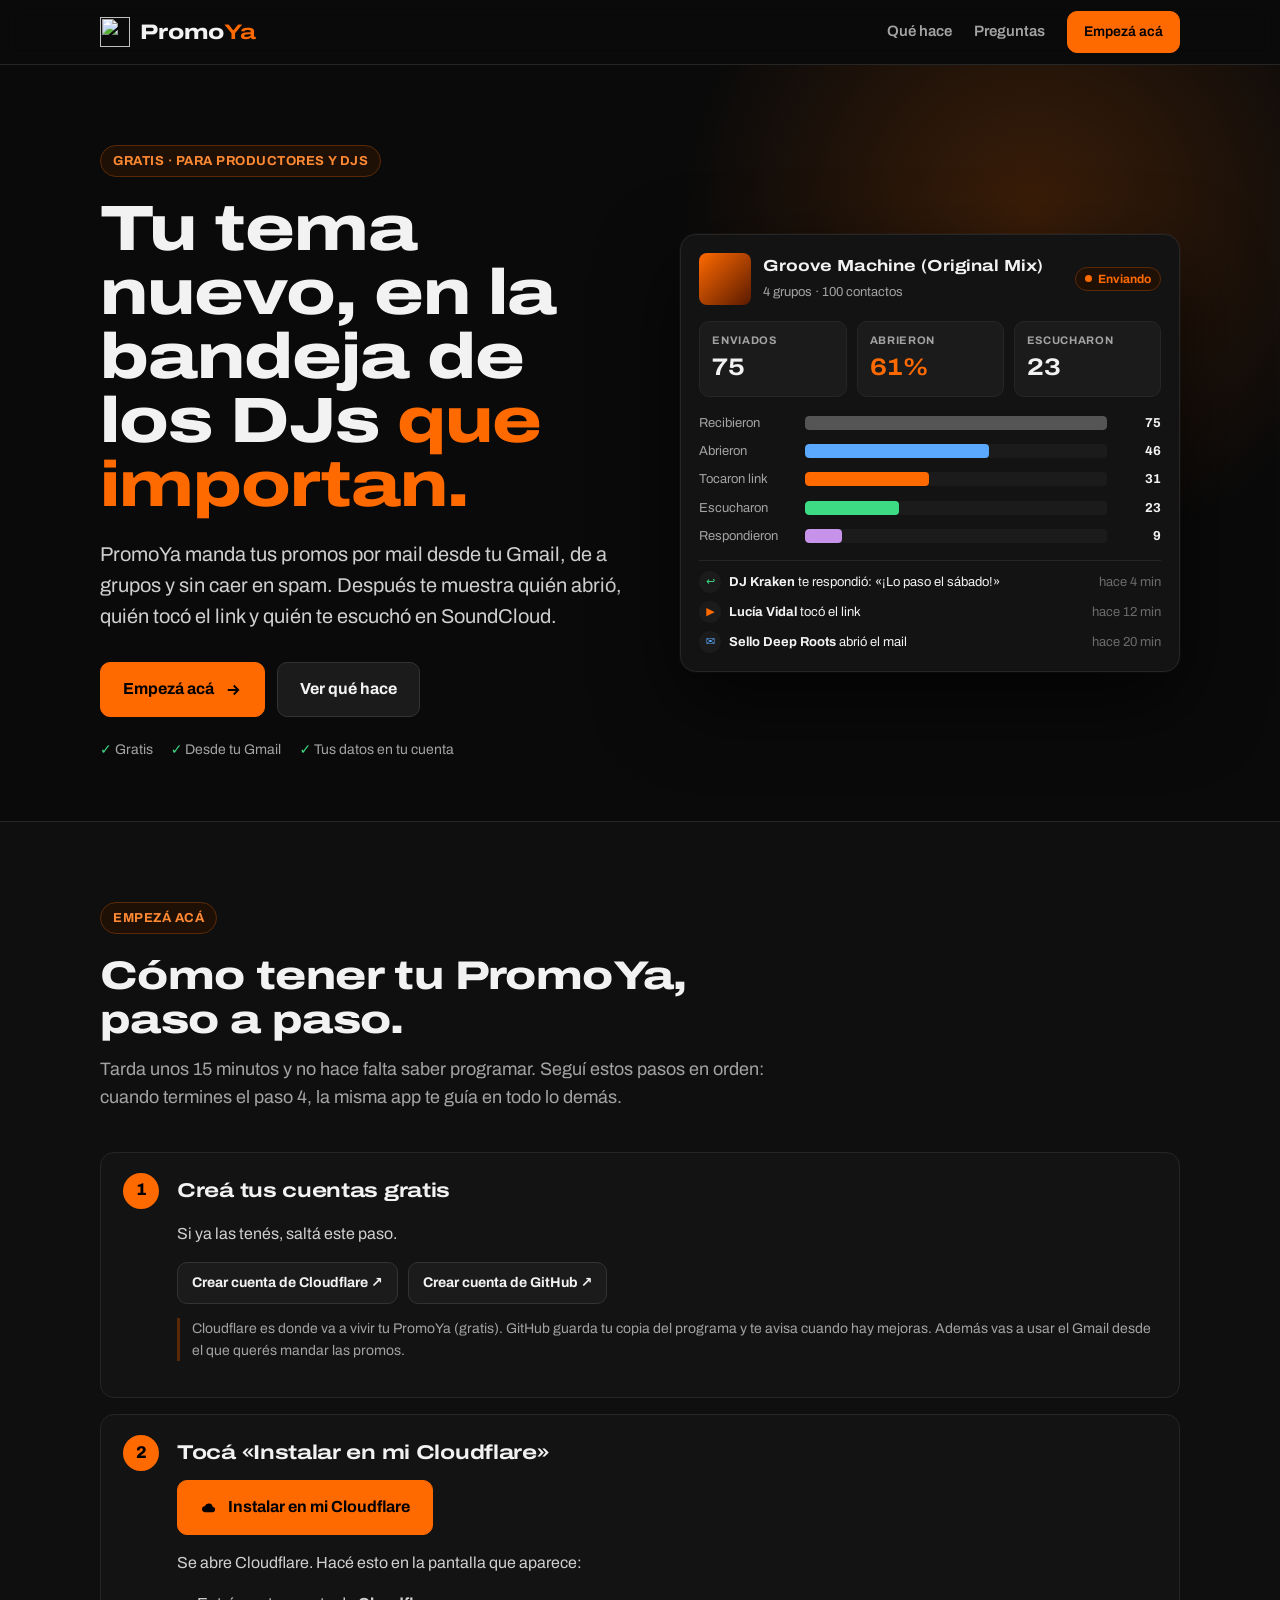
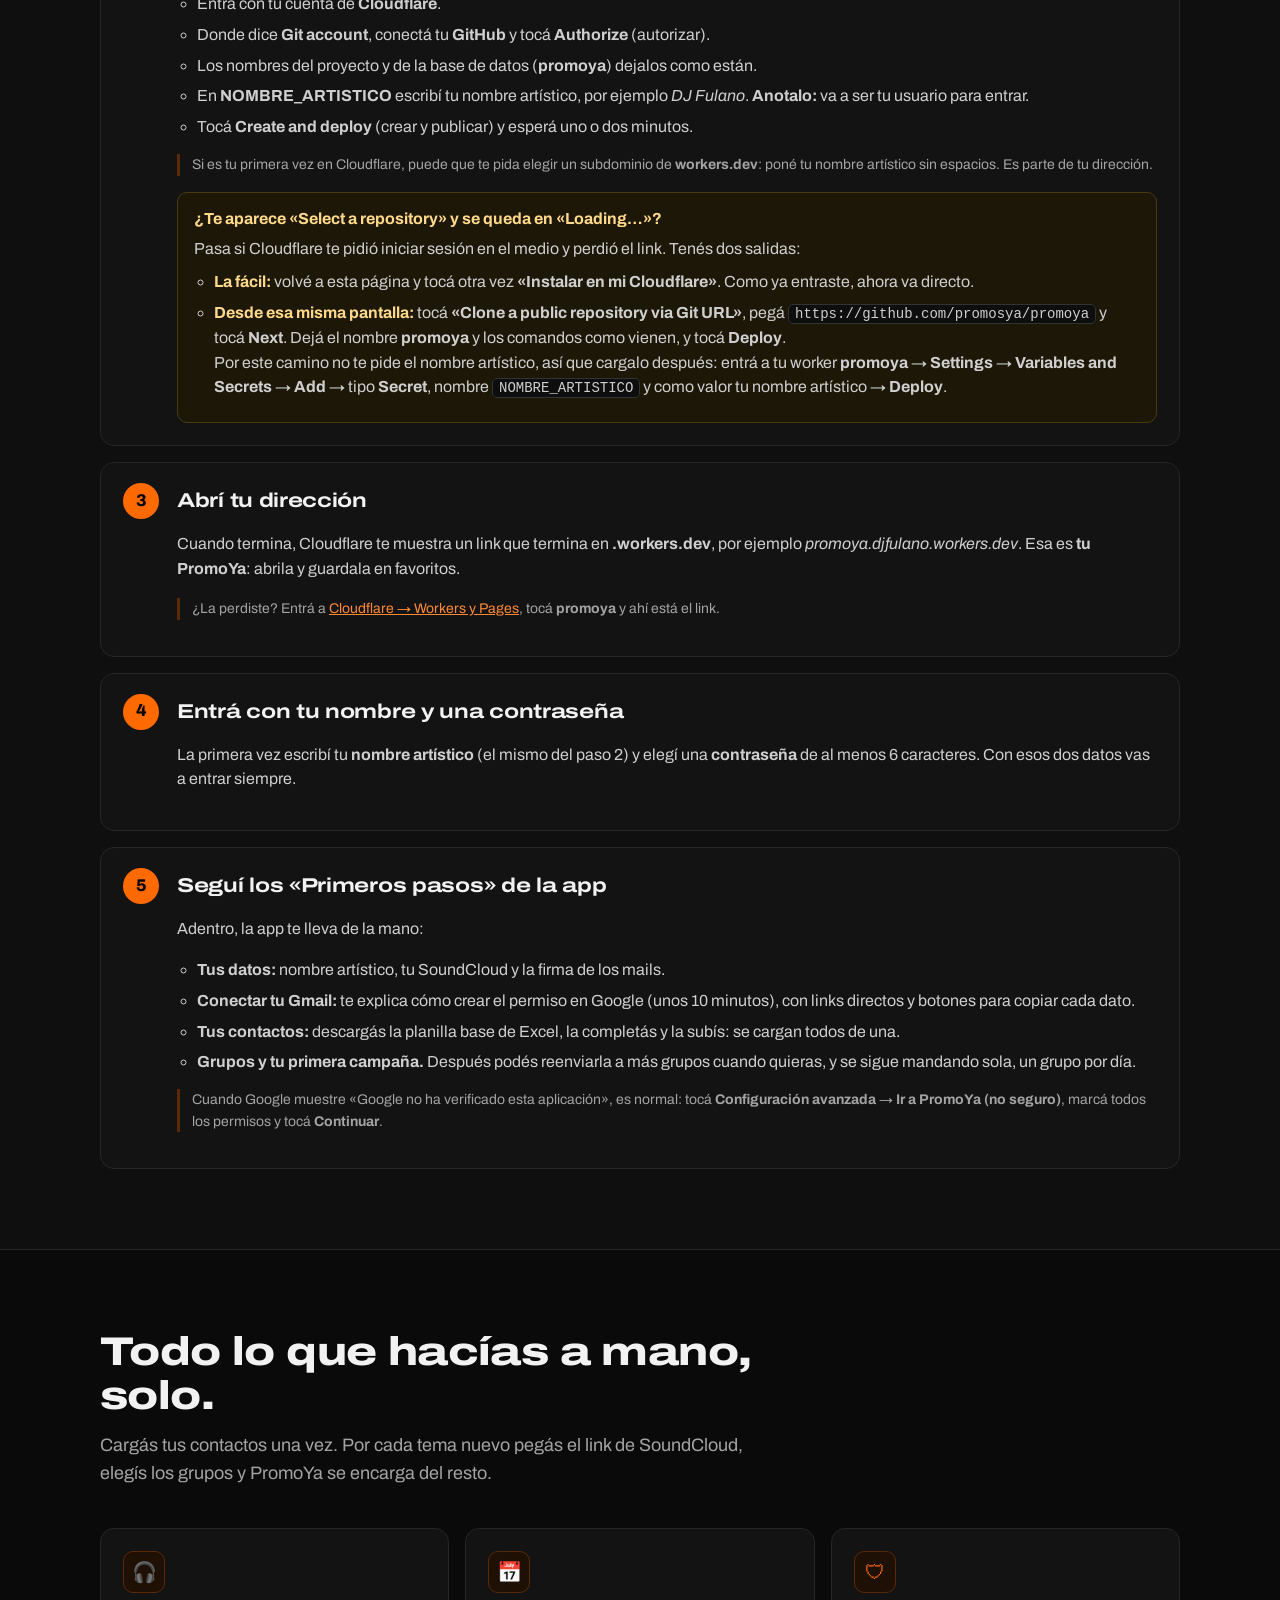
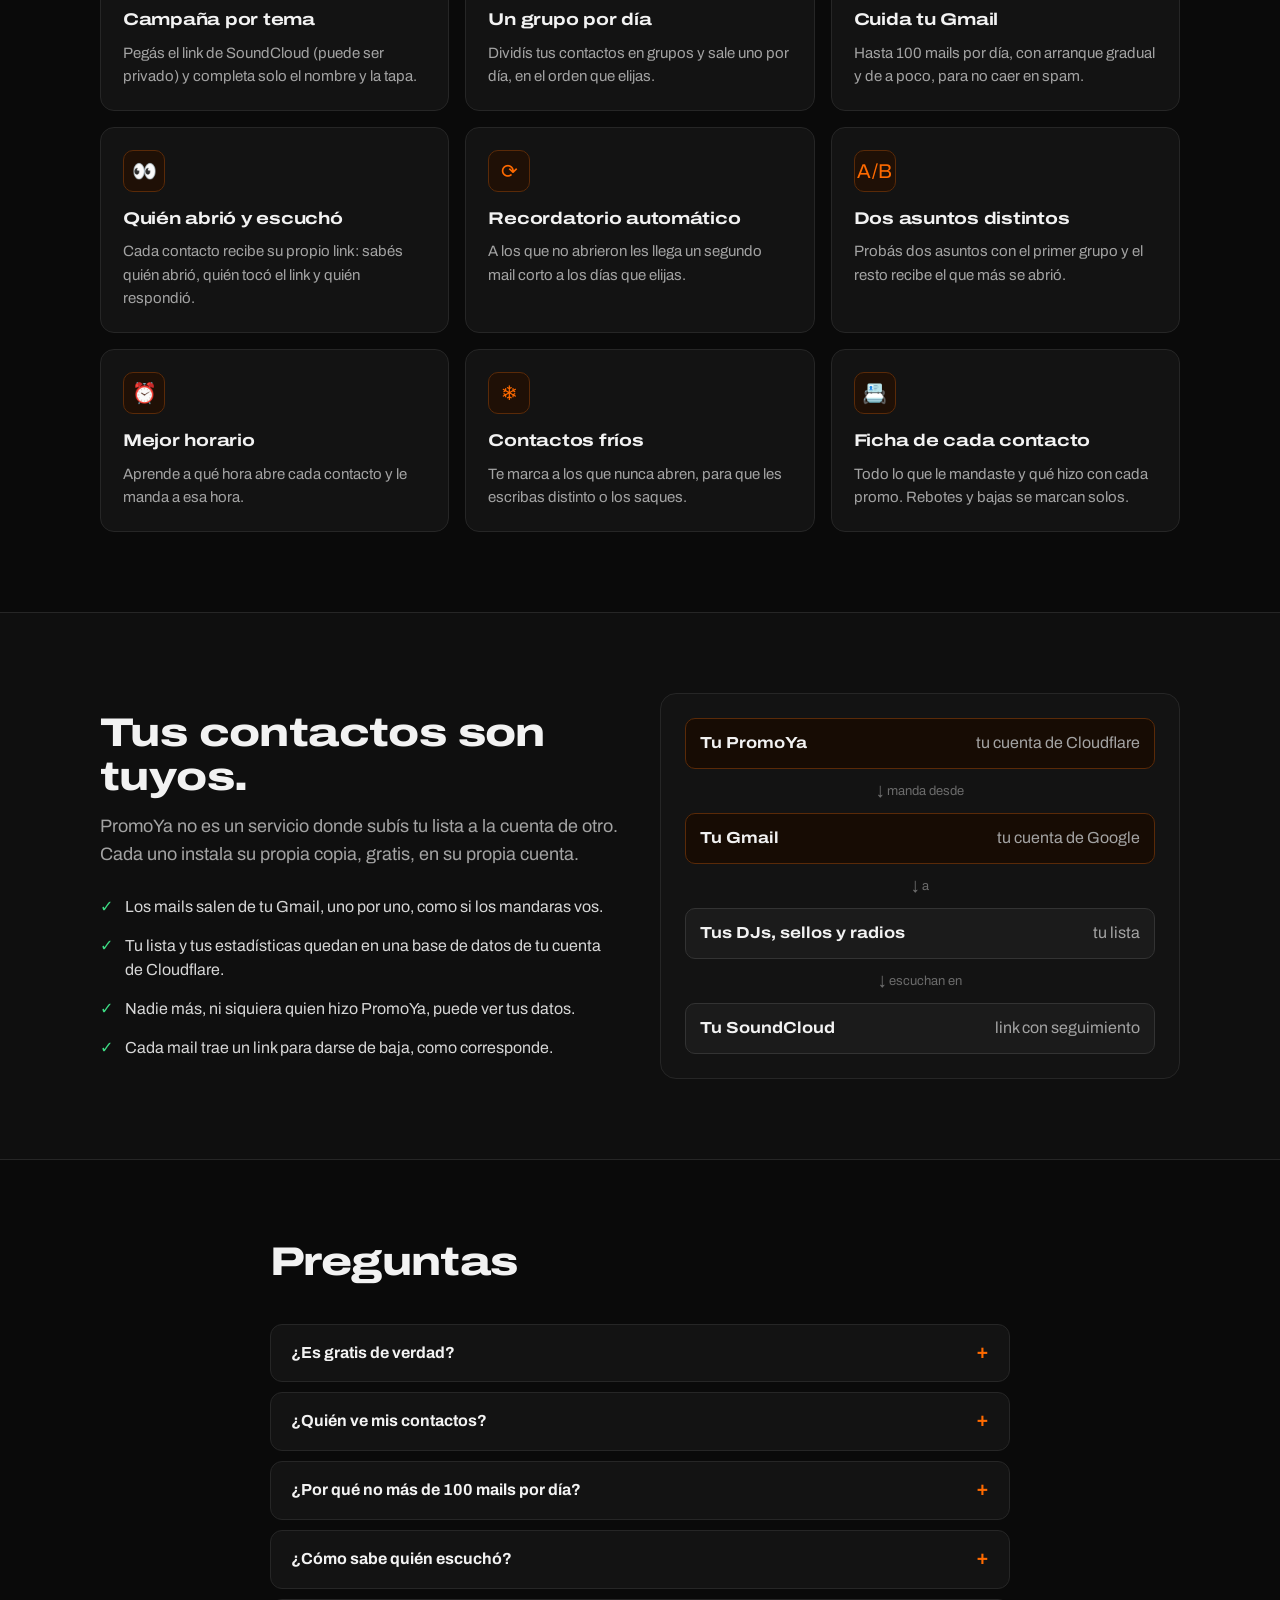
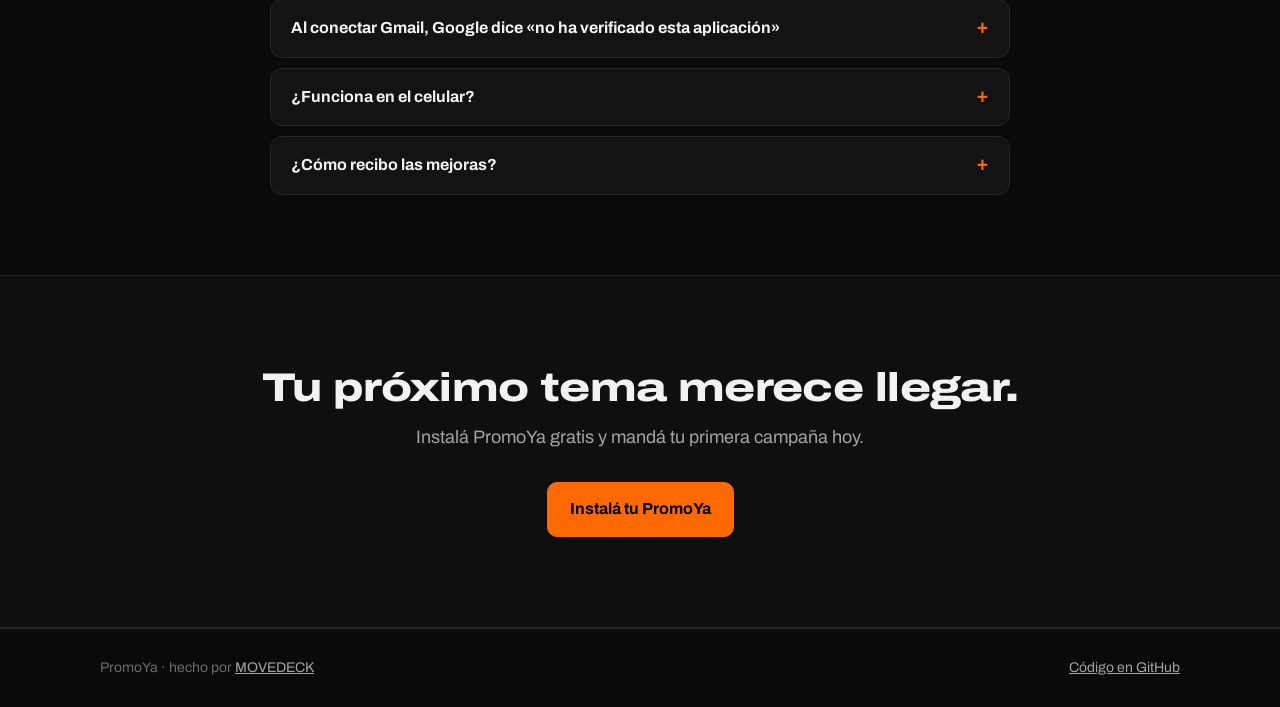
==== commit f27abbb2: "Planilla base de Excel para importar contactos y «Reenviar a más grupos» - Contactos: botón «Planill" ====
--- a/sitio/publico/index.html
+++ b/sitio/publico/index.html
@@ -270,7 +270,8 @@
         <ul>
           <li><b>Tus datos:</b> nombre artístico, tu SoundCloud y la firma de los mails.</li>
           <li><b>Conectar tu Gmail:</b> te explica cómo crear el permiso en Google (unos 10 minutos), con links directos y botones para copiar cada dato.</li>
-          <li><b>Contactos, grupos y tu primera campaña.</b></li>
+          <li><b>Tus contactos:</b> descargás la planilla base de Excel, la completás y la subís: se cargan todos de una.</li>
+          <li><b>Grupos y tu primera campaña.</b> Después podés reenviarla a más grupos cuando quieras, y se sigue mandando sola, un grupo por día.</li>
         </ul>
         <p class="nota">Cuando Google muestre «Google no ha verificado esta aplicación», es normal: tocá <b>Configuración avanzada</b> → <b>Ir a PromoYa (no seguro)</b>, marcá todos los permisos y tocá <b>Continuar</b>.</p>
       </li>
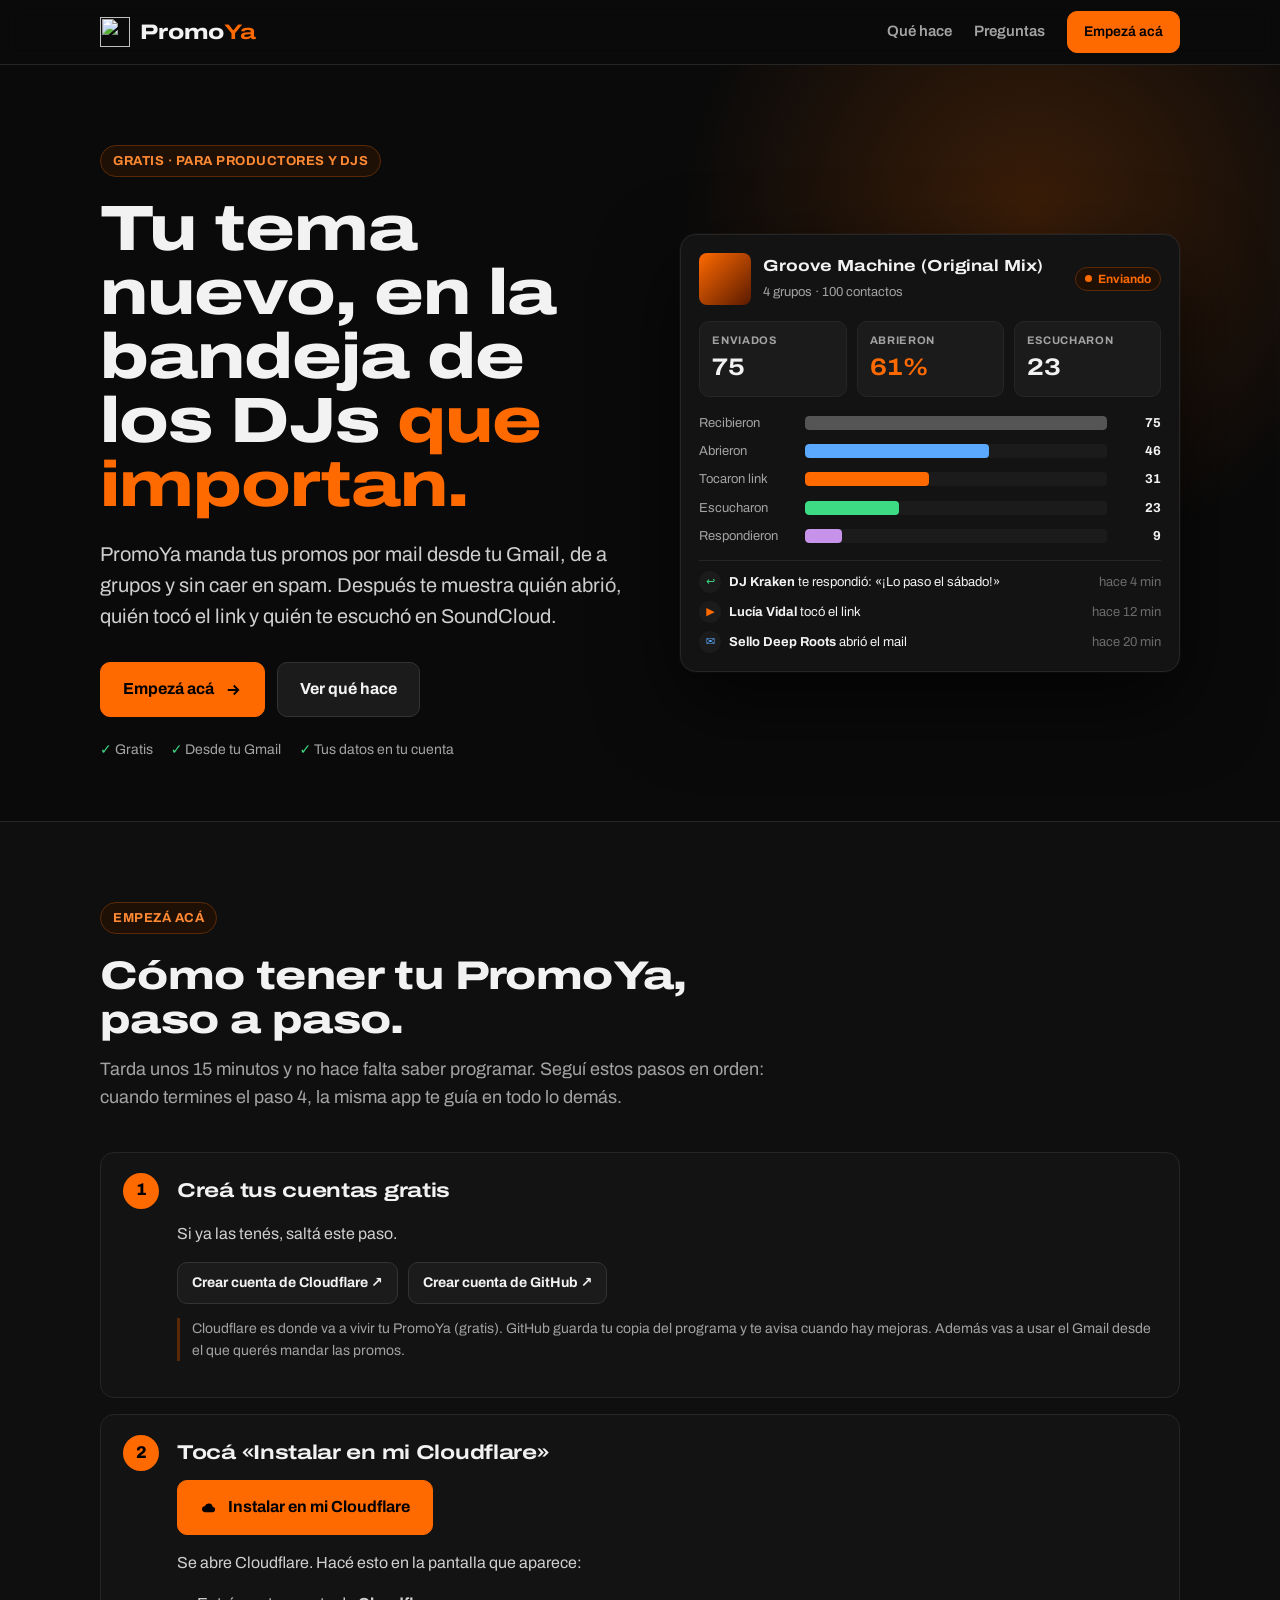
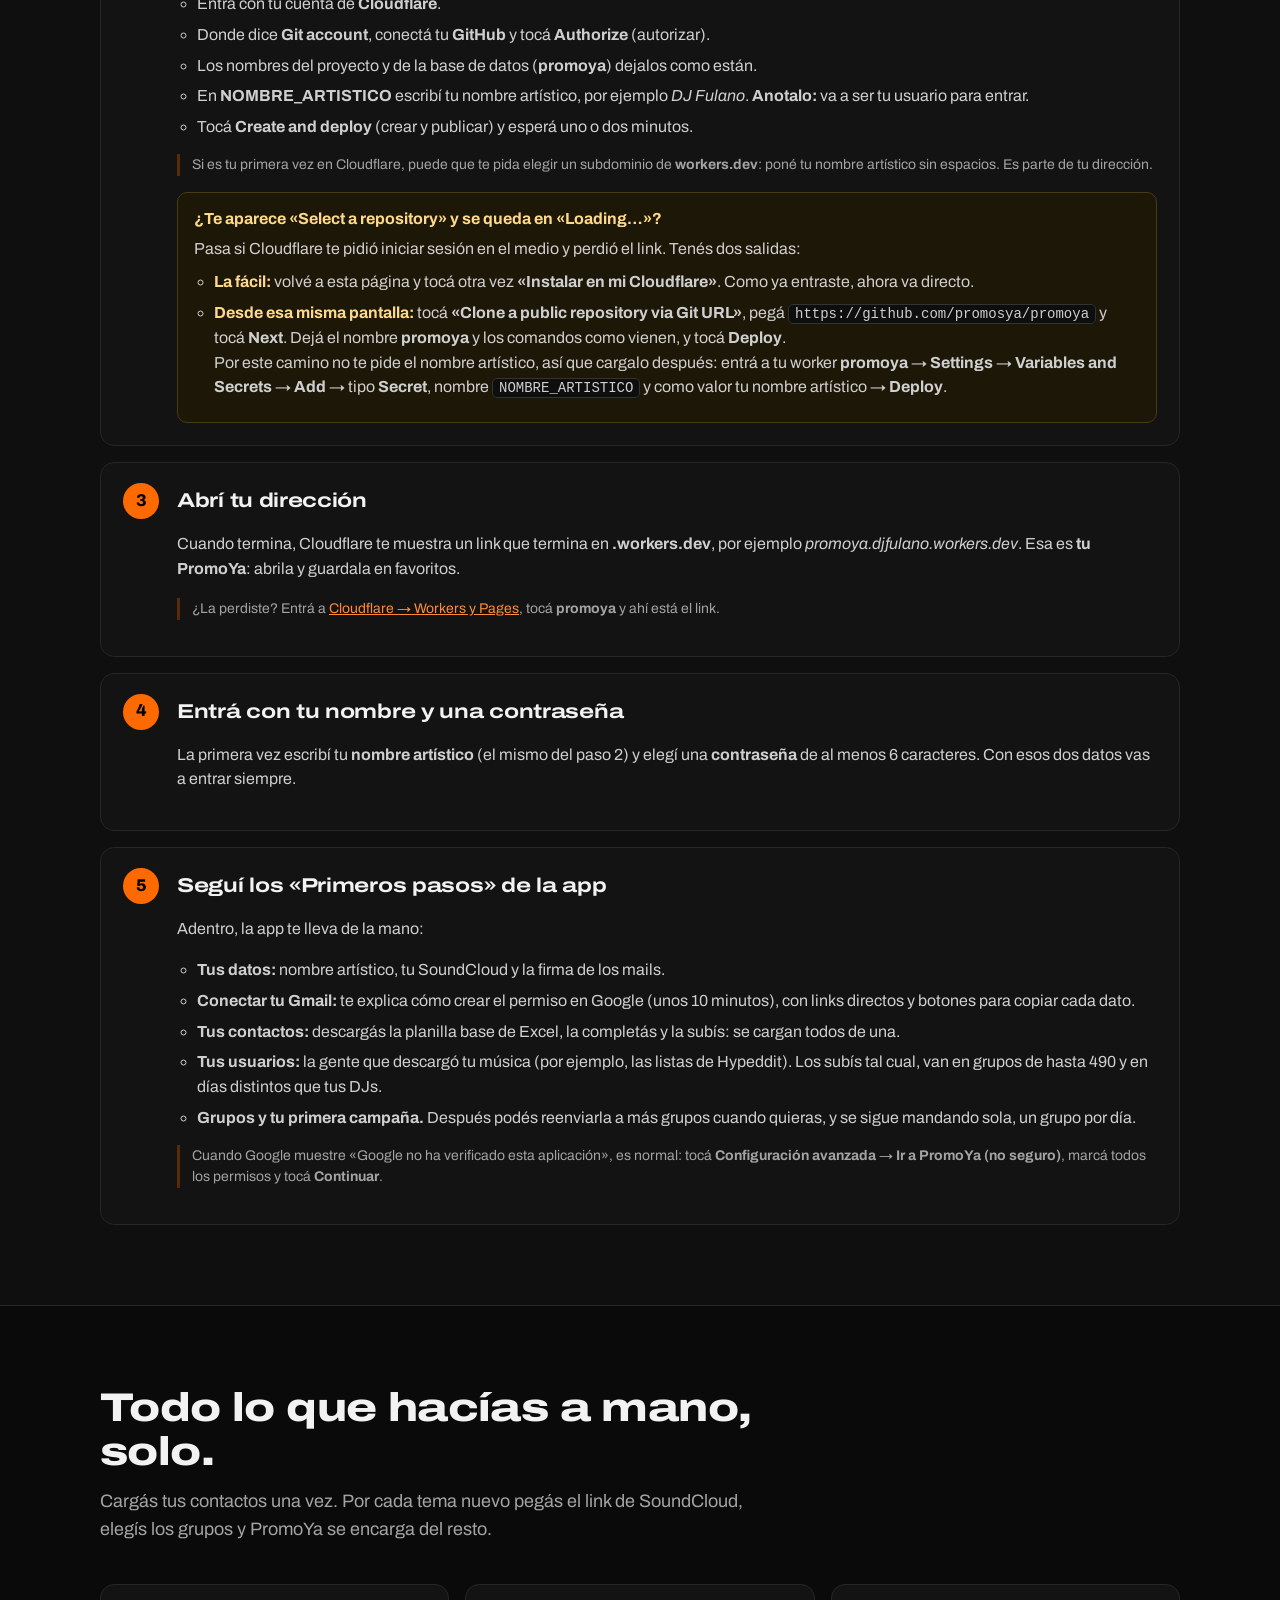
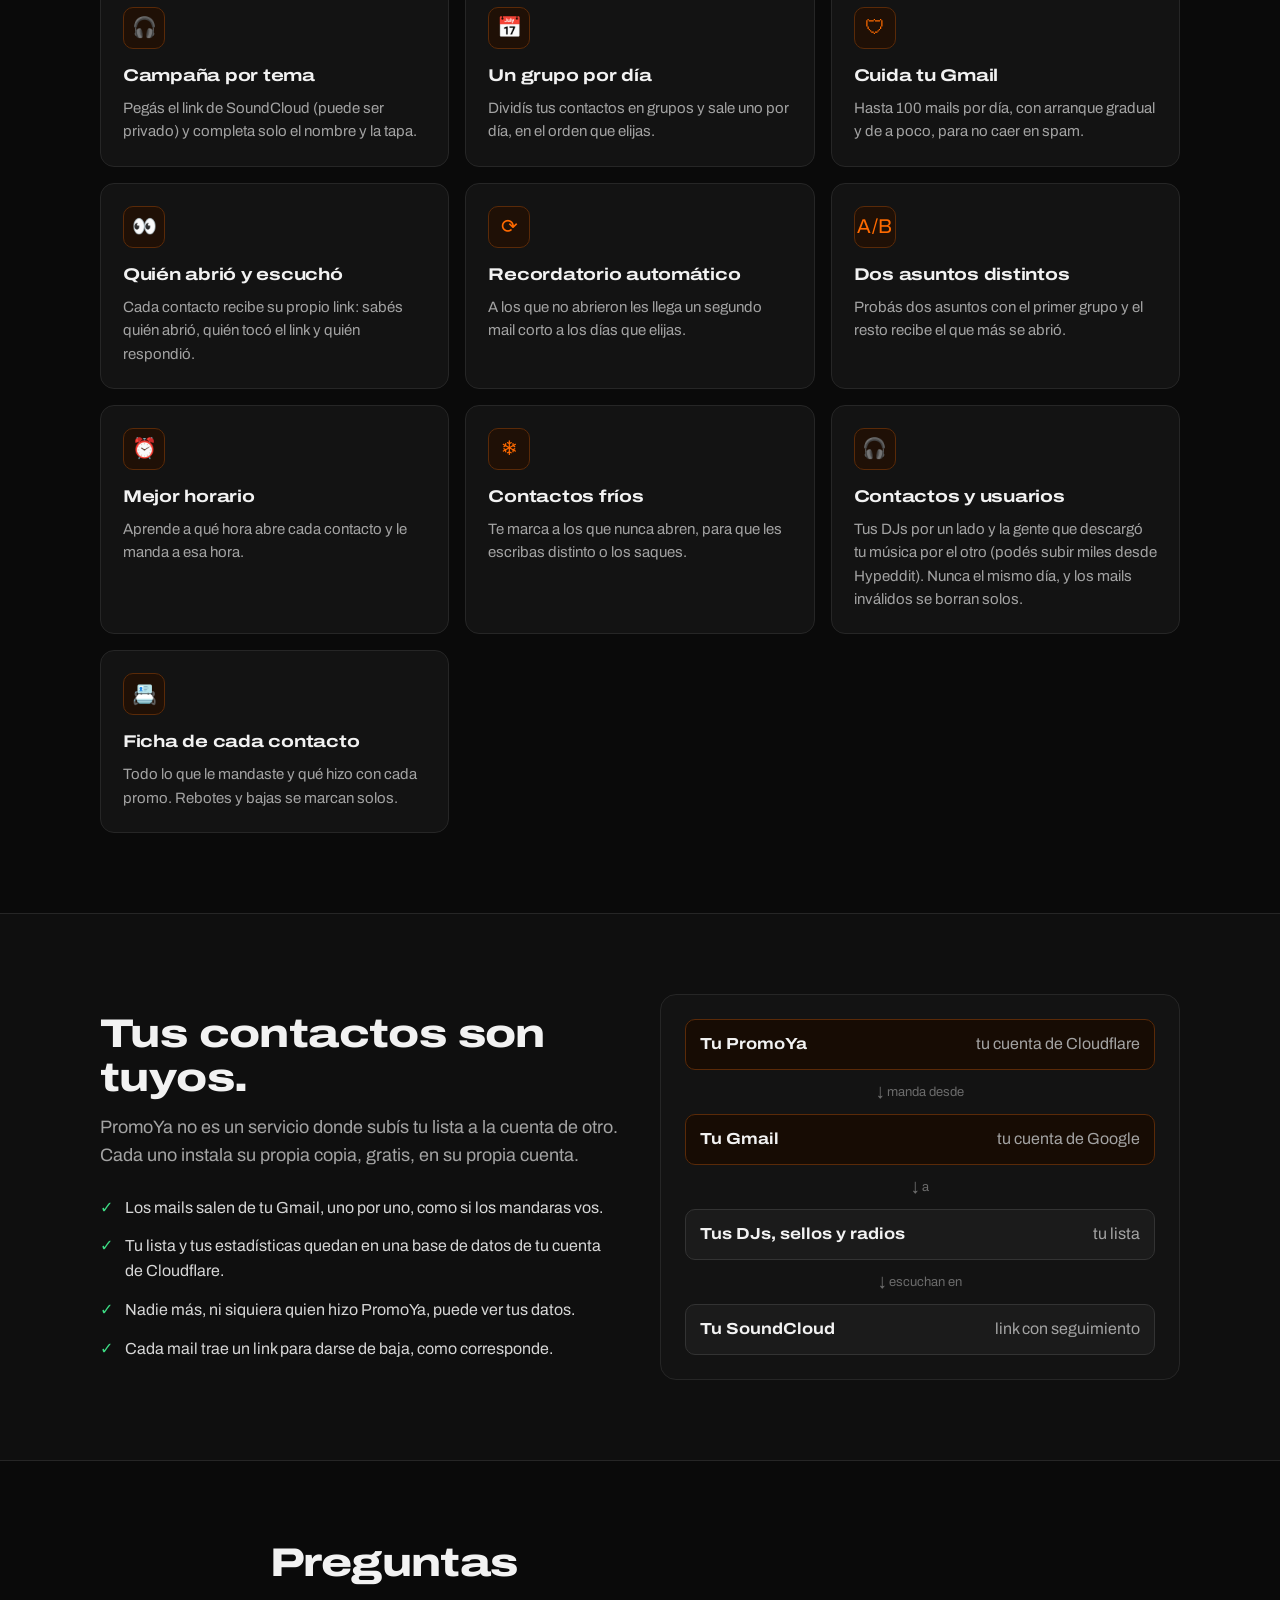
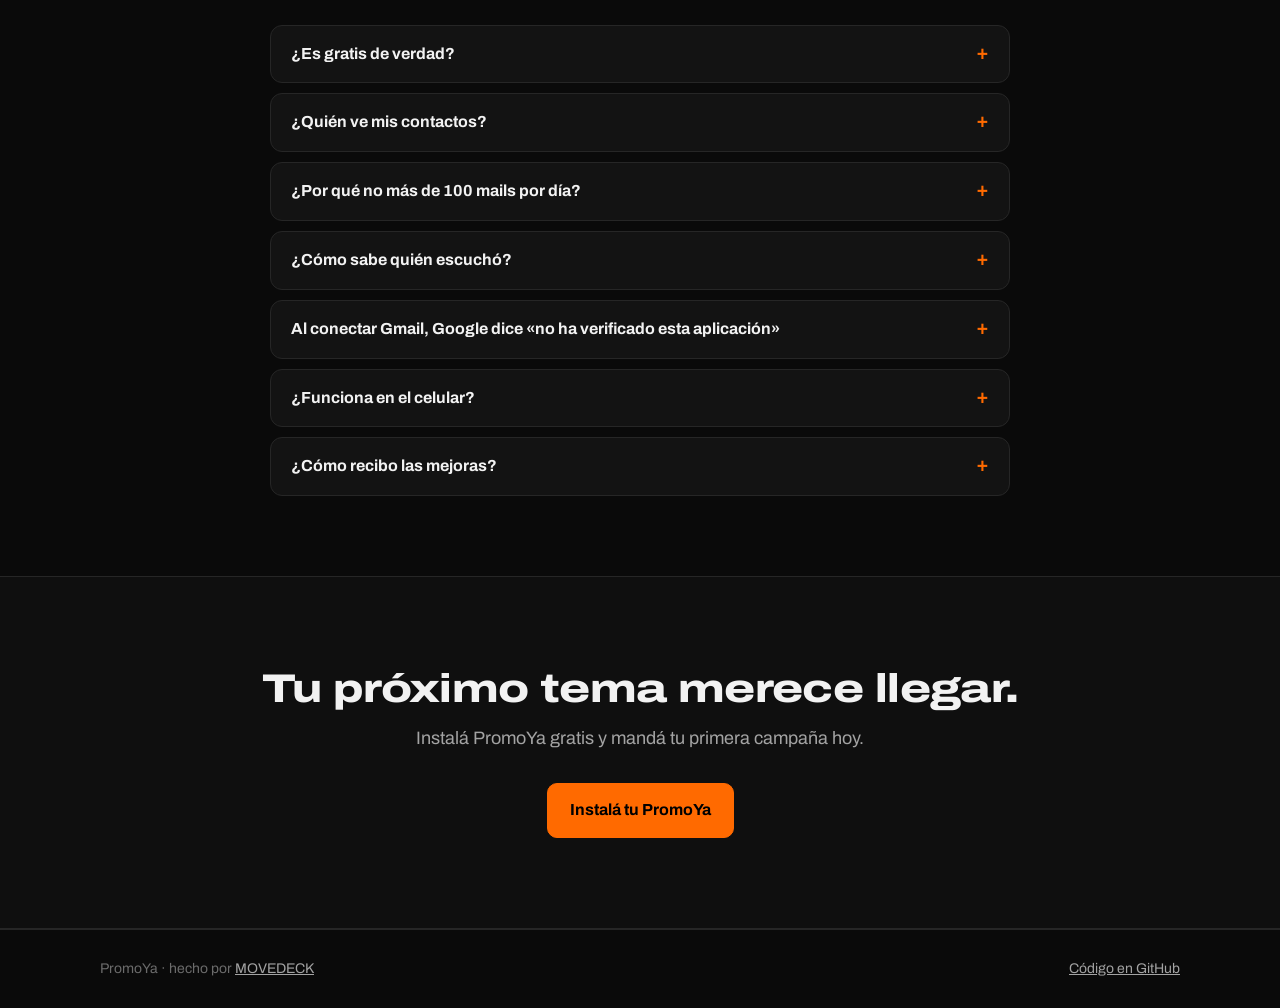
==== commit 1ba79951: "Contactos y Usuarios separados, grupos de 490 y motor dentro del plan gratis - Dos listas: contactos" ====
--- a/sitio/publico/index.html
+++ b/sitio/publico/index.html
@@ -271,6 +271,7 @@
           <li><b>Tus datos:</b> nombre artístico, tu SoundCloud y la firma de los mails.</li>
           <li><b>Conectar tu Gmail:</b> te explica cómo crear el permiso en Google (unos 10 minutos), con links directos y botones para copiar cada dato.</li>
           <li><b>Tus contactos:</b> descargás la planilla base de Excel, la completás y la subís: se cargan todos de una.</li>
+          <li><b>Tus usuarios:</b> la gente que descargó tu música (por ejemplo, las listas de Hypeddit). Los subís tal cual, van en grupos de hasta 490 y en días distintos que tus DJs.</li>
           <li><b>Grupos y tu primera campaña.</b> Después podés reenviarla a más grupos cuando quieras, y se sigue mandando sola, un grupo por día.</li>
         </ul>
         <p class="nota">Cuando Google muestre «Google no ha verificado esta aplicación», es normal: tocá <b>Configuración avanzada</b> → <b>Ir a PromoYa (no seguro)</b>, marcá todos los permisos y tocá <b>Continuar</b>.</p>
@@ -294,6 +295,7 @@
       <div class="tarjeta"><div class="ic">A/B</div><h3>Dos asuntos distintos</h3><p>Probás dos asuntos con el primer grupo y el resto recibe el que más se abrió.</p></div>
       <div class="tarjeta"><div class="ic">⏰</div><h3>Mejor horario</h3><p>Aprende a qué hora abre cada contacto y le manda a esa hora.</p></div>
       <div class="tarjeta"><div class="ic">❄</div><h3>Contactos fríos</h3><p>Te marca a los que nunca abren, para que les escribas distinto o los saques.</p></div>
+      <div class="tarjeta"><div class="ic">🎧</div><h3>Contactos y usuarios</h3><p>Tus DJs por un lado y la gente que descargó tu música por el otro (podés subir miles desde Hypeddit). Nunca el mismo día, y los mails inválidos se borran solos.</p></div>
       <div class="tarjeta"><div class="ic">📇</div><h3>Ficha de cada contacto</h3><p>Todo lo que le mandaste y qué hizo con cada promo. Rebotes y bajas se marcan solos.</p></div>
     </div>
   </div>
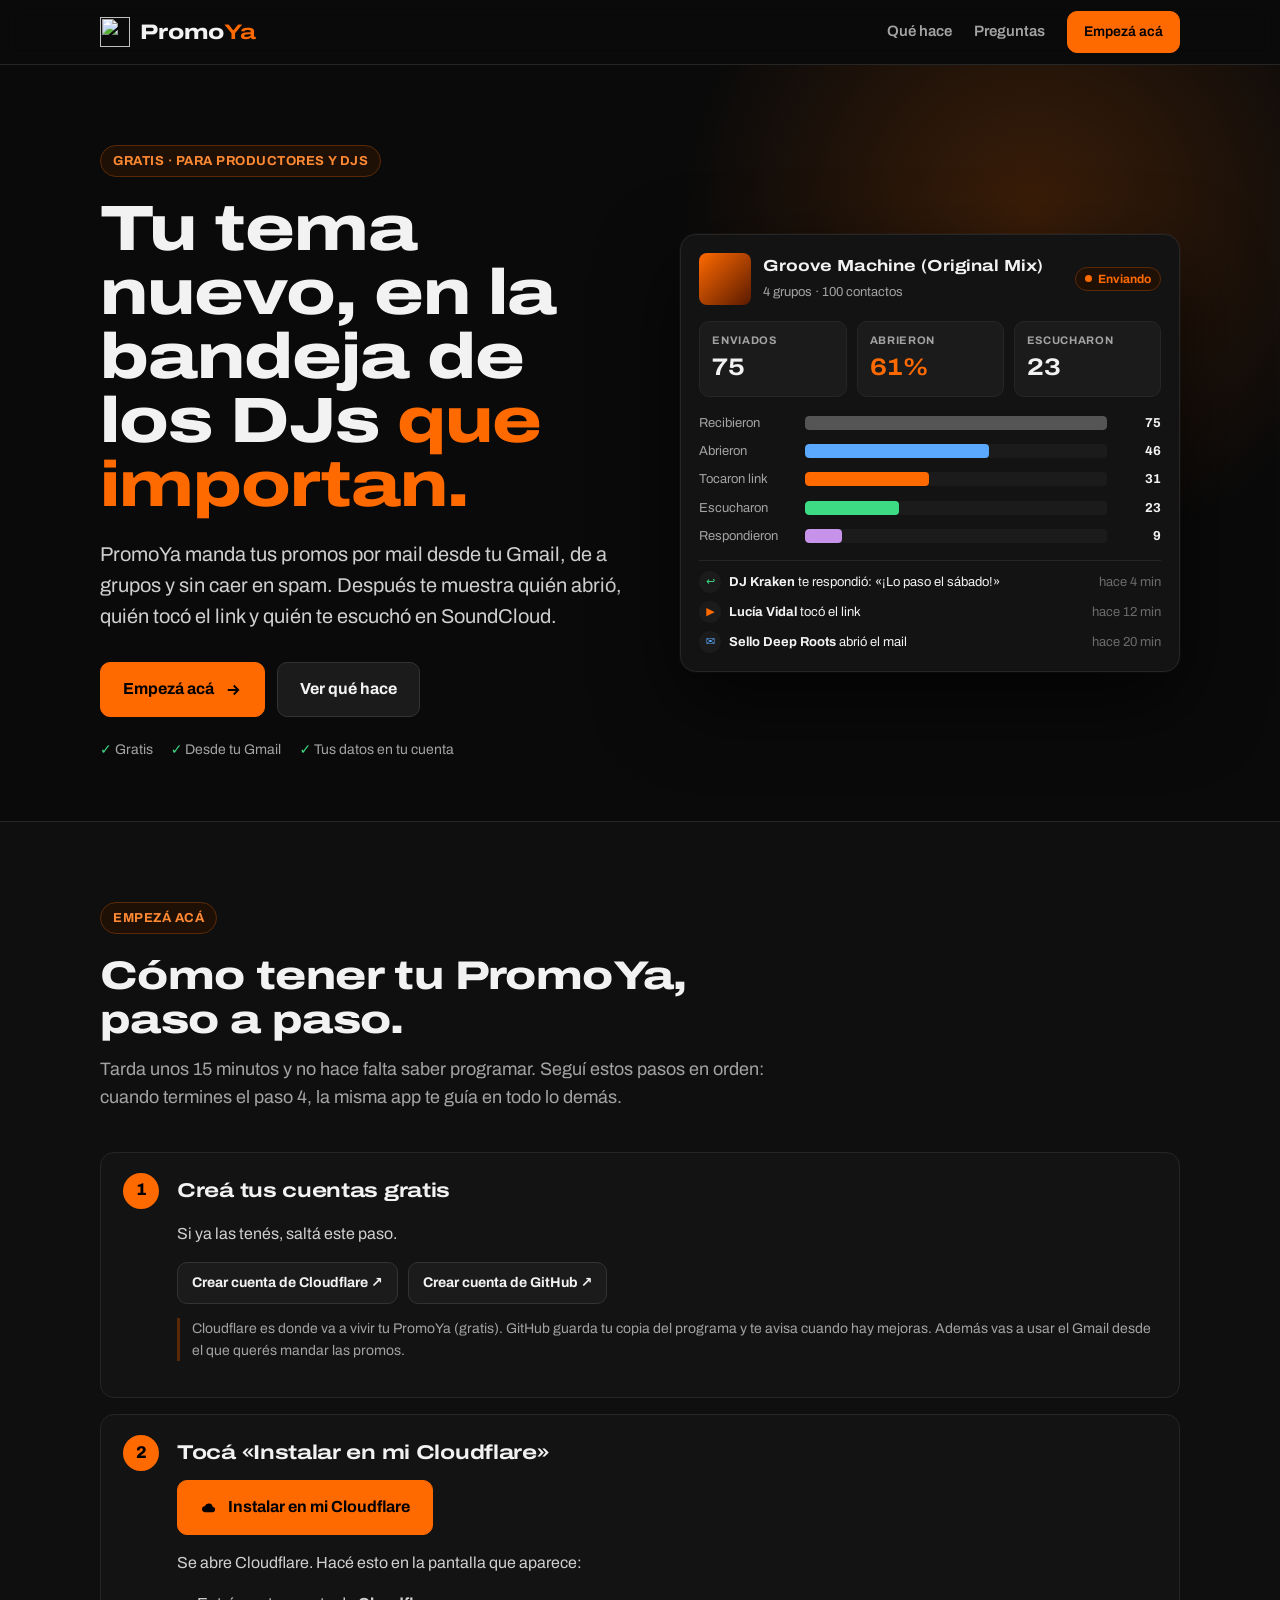
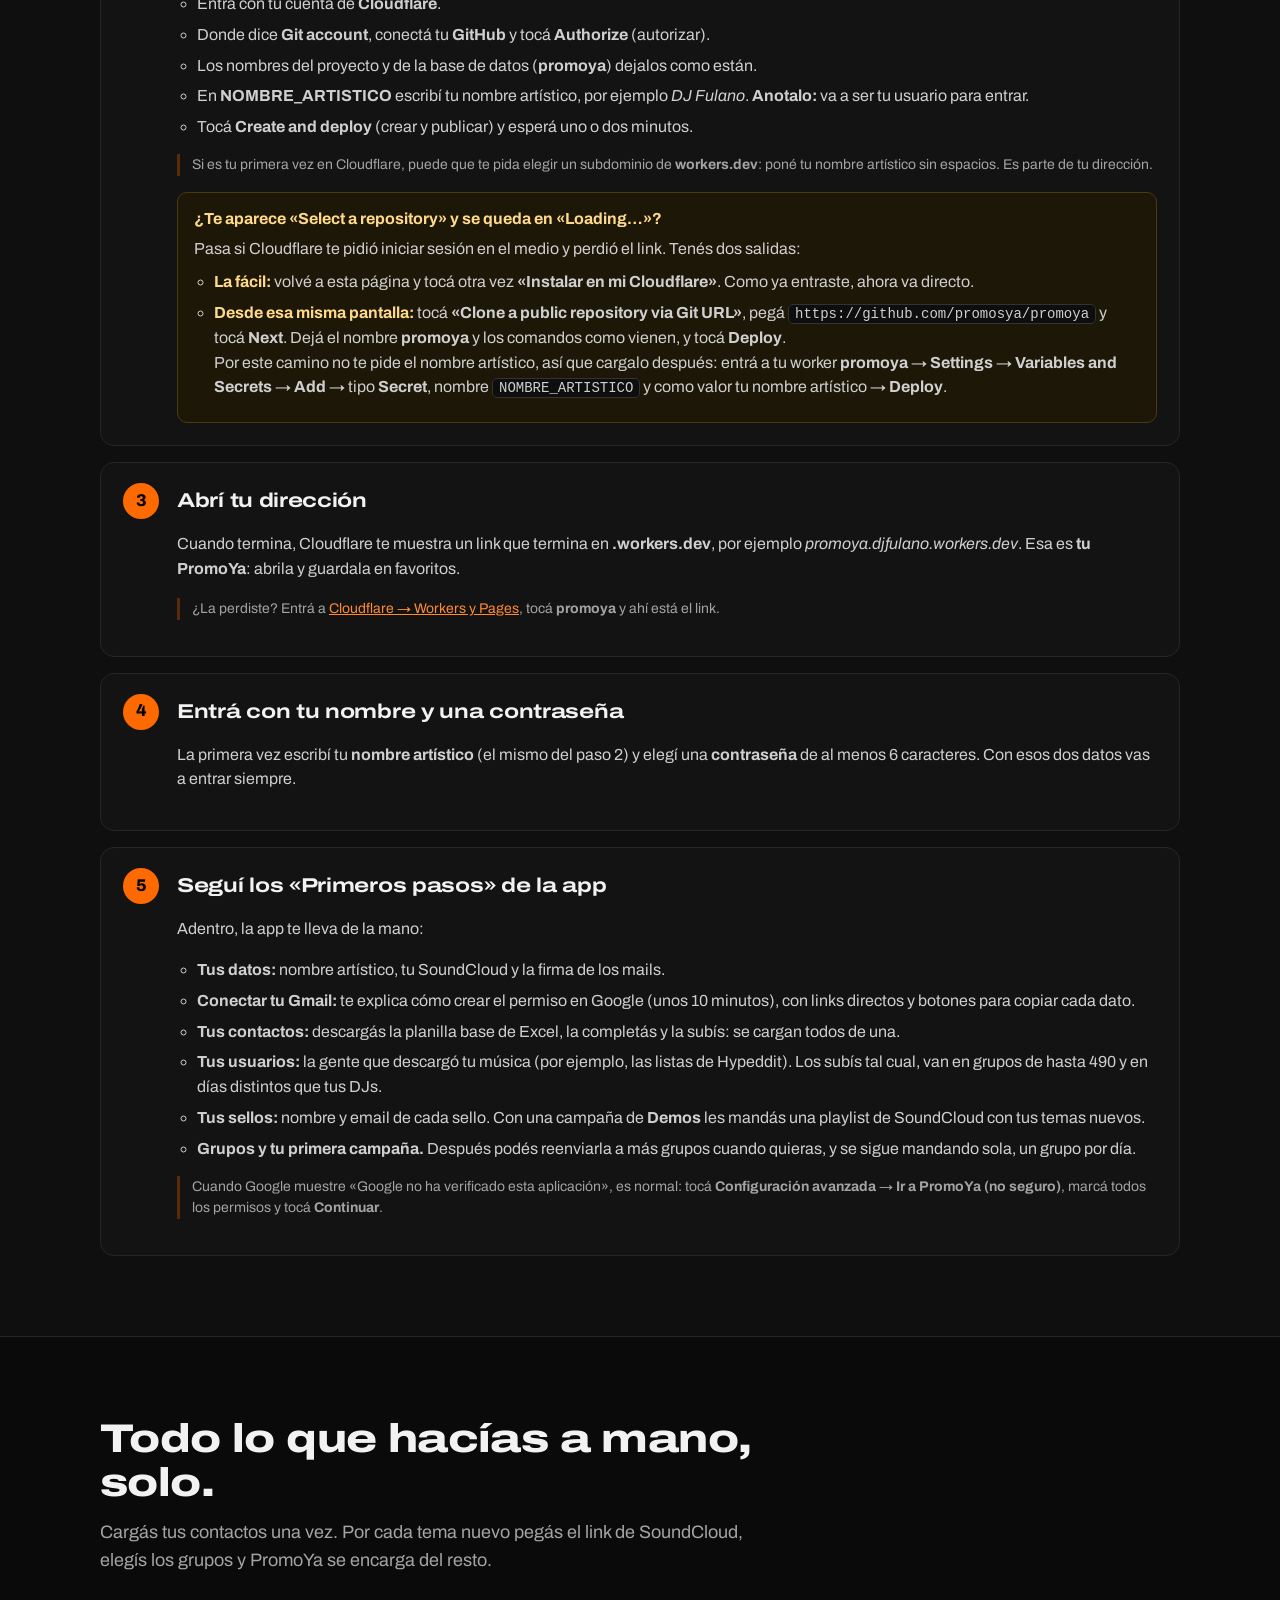
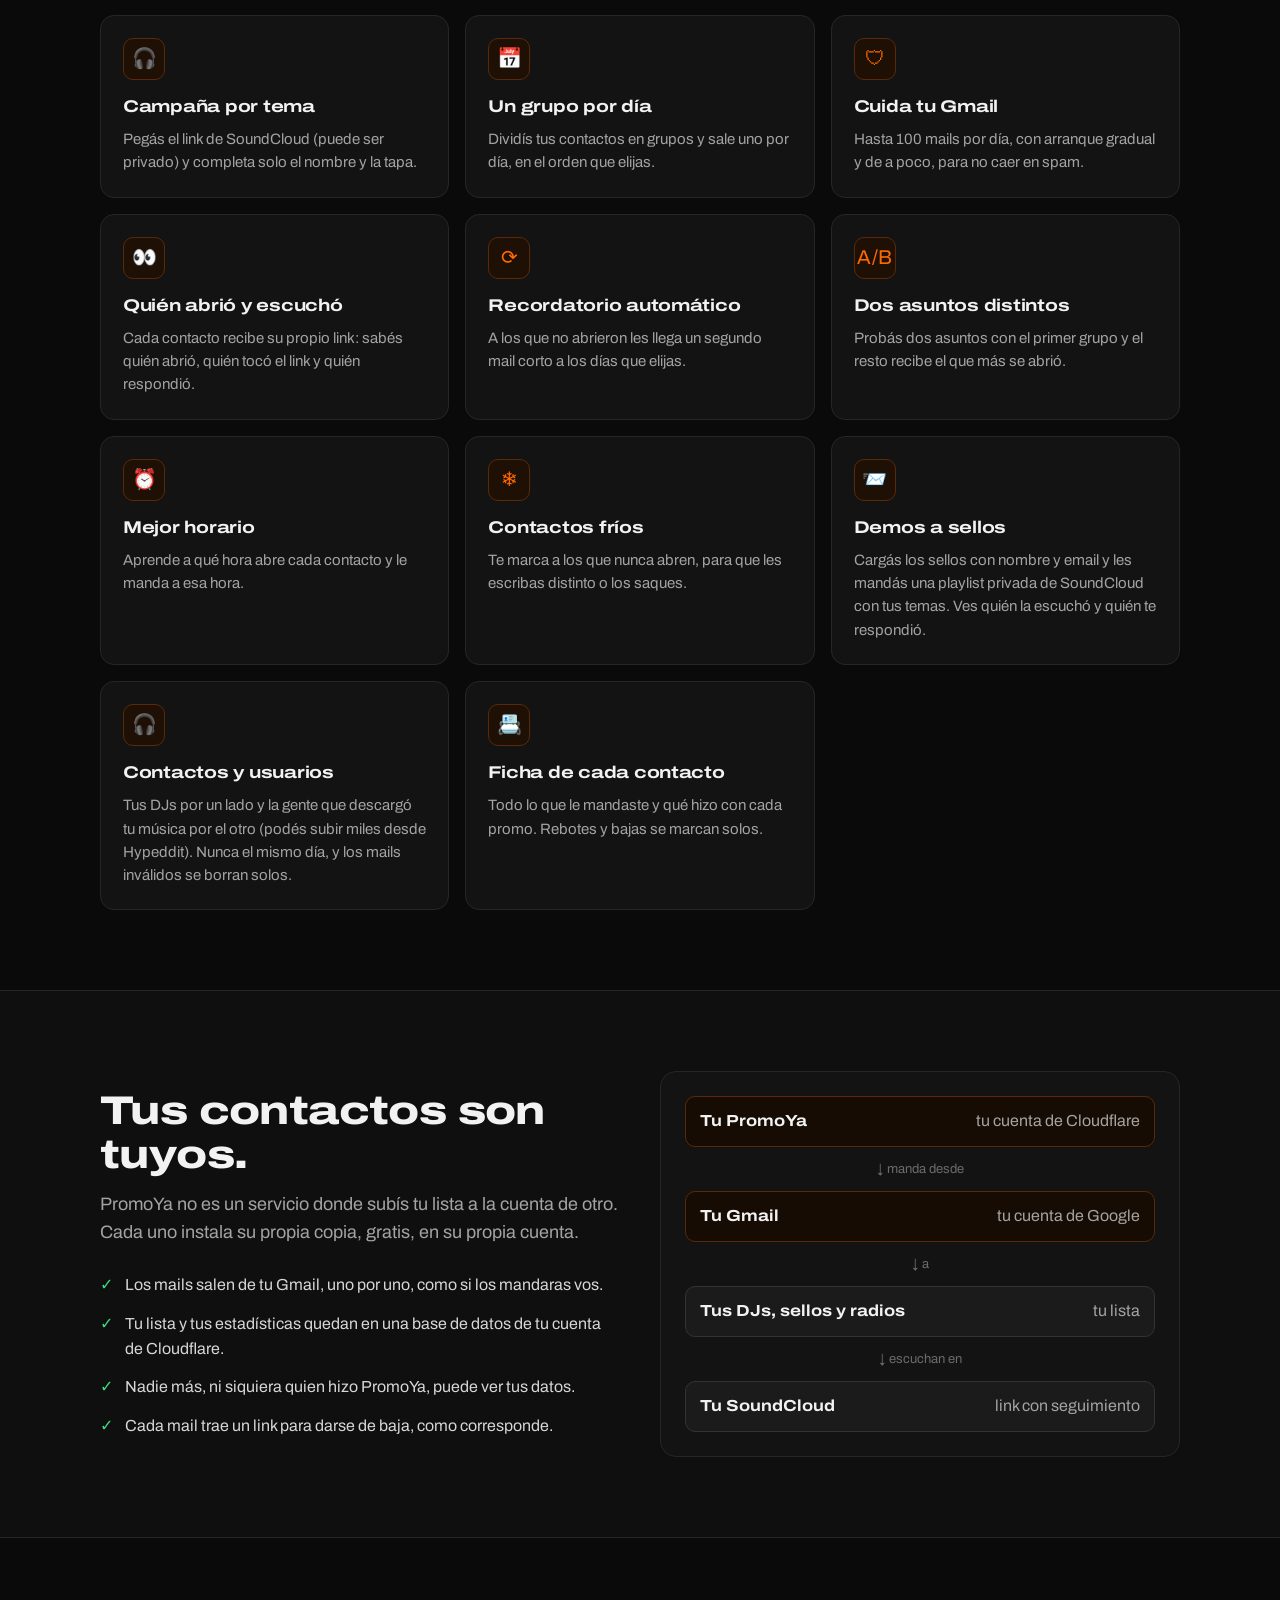
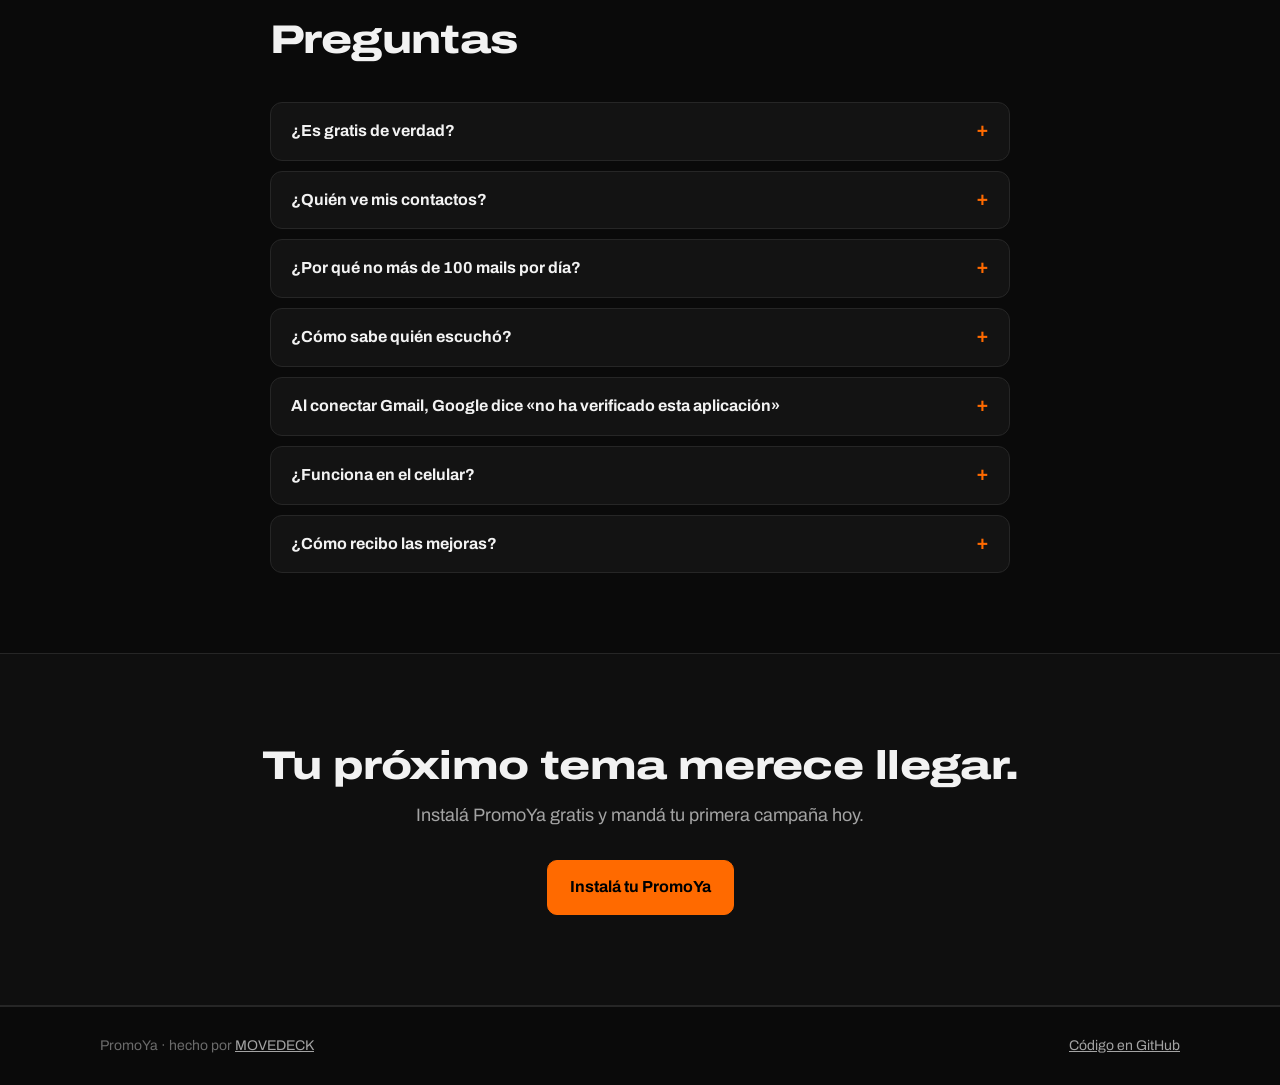
==== commit d5393b3f: "Sellos y campañas de Demos - Lista nueva «Sellos» (nombre y email), con su página, planilla de Excel" ====
--- a/sitio/publico/index.html
+++ b/sitio/publico/index.html
@@ -272,6 +272,7 @@
           <li><b>Conectar tu Gmail:</b> te explica cómo crear el permiso en Google (unos 10 minutos), con links directos y botones para copiar cada dato.</li>
           <li><b>Tus contactos:</b> descargás la planilla base de Excel, la completás y la subís: se cargan todos de una.</li>
           <li><b>Tus usuarios:</b> la gente que descargó tu música (por ejemplo, las listas de Hypeddit). Los subís tal cual, van en grupos de hasta 490 y en días distintos que tus DJs.</li>
+          <li><b>Tus sellos:</b> nombre y email de cada sello. Con una campaña de <b>Demos</b> les mandás una playlist de SoundCloud con tus temas nuevos.</li>
           <li><b>Grupos y tu primera campaña.</b> Después podés reenviarla a más grupos cuando quieras, y se sigue mandando sola, un grupo por día.</li>
         </ul>
         <p class="nota">Cuando Google muestre «Google no ha verificado esta aplicación», es normal: tocá <b>Configuración avanzada</b> → <b>Ir a PromoYa (no seguro)</b>, marcá todos los permisos y tocá <b>Continuar</b>.</p>
@@ -295,6 +296,7 @@
       <div class="tarjeta"><div class="ic">A/B</div><h3>Dos asuntos distintos</h3><p>Probás dos asuntos con el primer grupo y el resto recibe el que más se abrió.</p></div>
       <div class="tarjeta"><div class="ic">⏰</div><h3>Mejor horario</h3><p>Aprende a qué hora abre cada contacto y le manda a esa hora.</p></div>
       <div class="tarjeta"><div class="ic">❄</div><h3>Contactos fríos</h3><p>Te marca a los que nunca abren, para que les escribas distinto o los saques.</p></div>
+      <div class="tarjeta"><div class="ic">📨</div><h3>Demos a sellos</h3><p>Cargás los sellos con nombre y email y les mandás una playlist privada de SoundCloud con tus temas. Ves quién la escuchó y quién te respondió.</p></div>
       <div class="tarjeta"><div class="ic">🎧</div><h3>Contactos y usuarios</h3><p>Tus DJs por un lado y la gente que descargó tu música por el otro (podés subir miles desde Hypeddit). Nunca el mismo día, y los mails inválidos se borran solos.</p></div>
       <div class="tarjeta"><div class="ic">📇</div><h3>Ficha de cada contacto</h3><p>Todo lo que le mandaste y qué hizo con cada promo. Rebotes y bajas se marcan solos.</p></div>
     </div>
